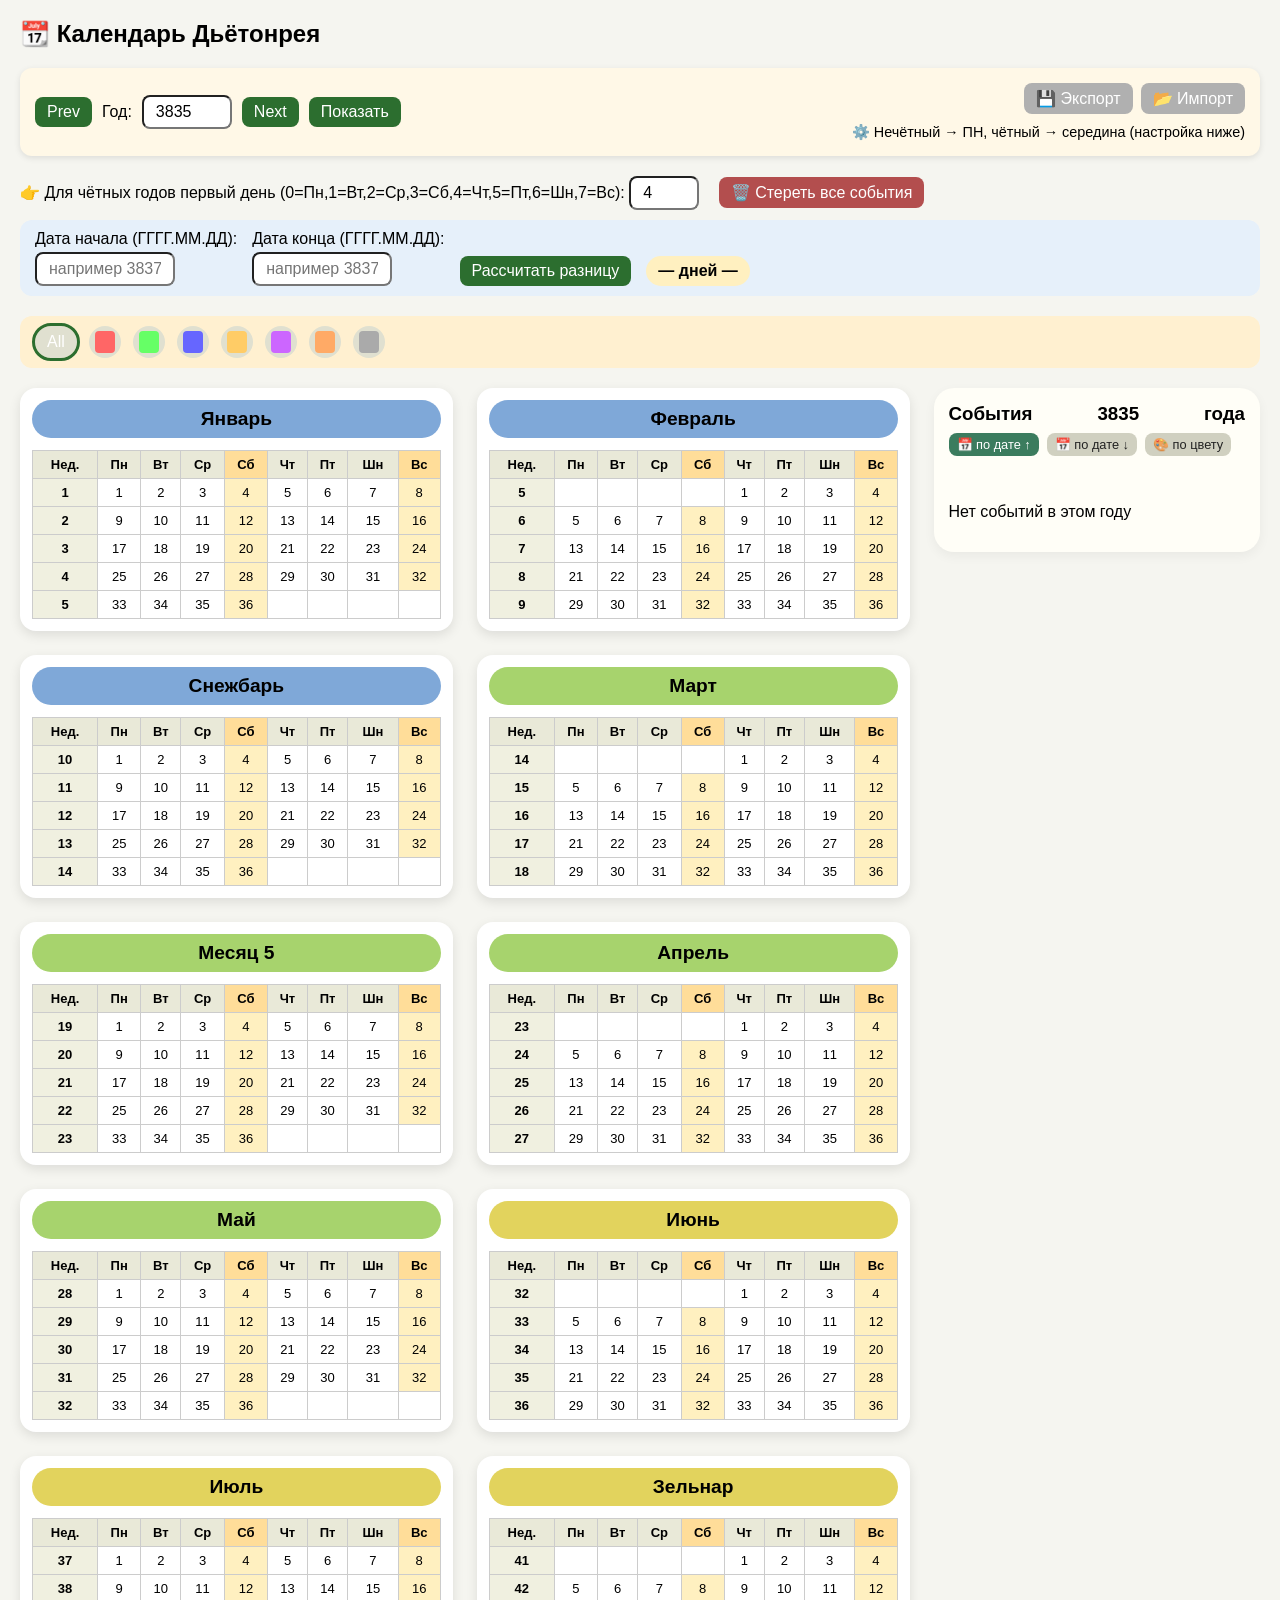
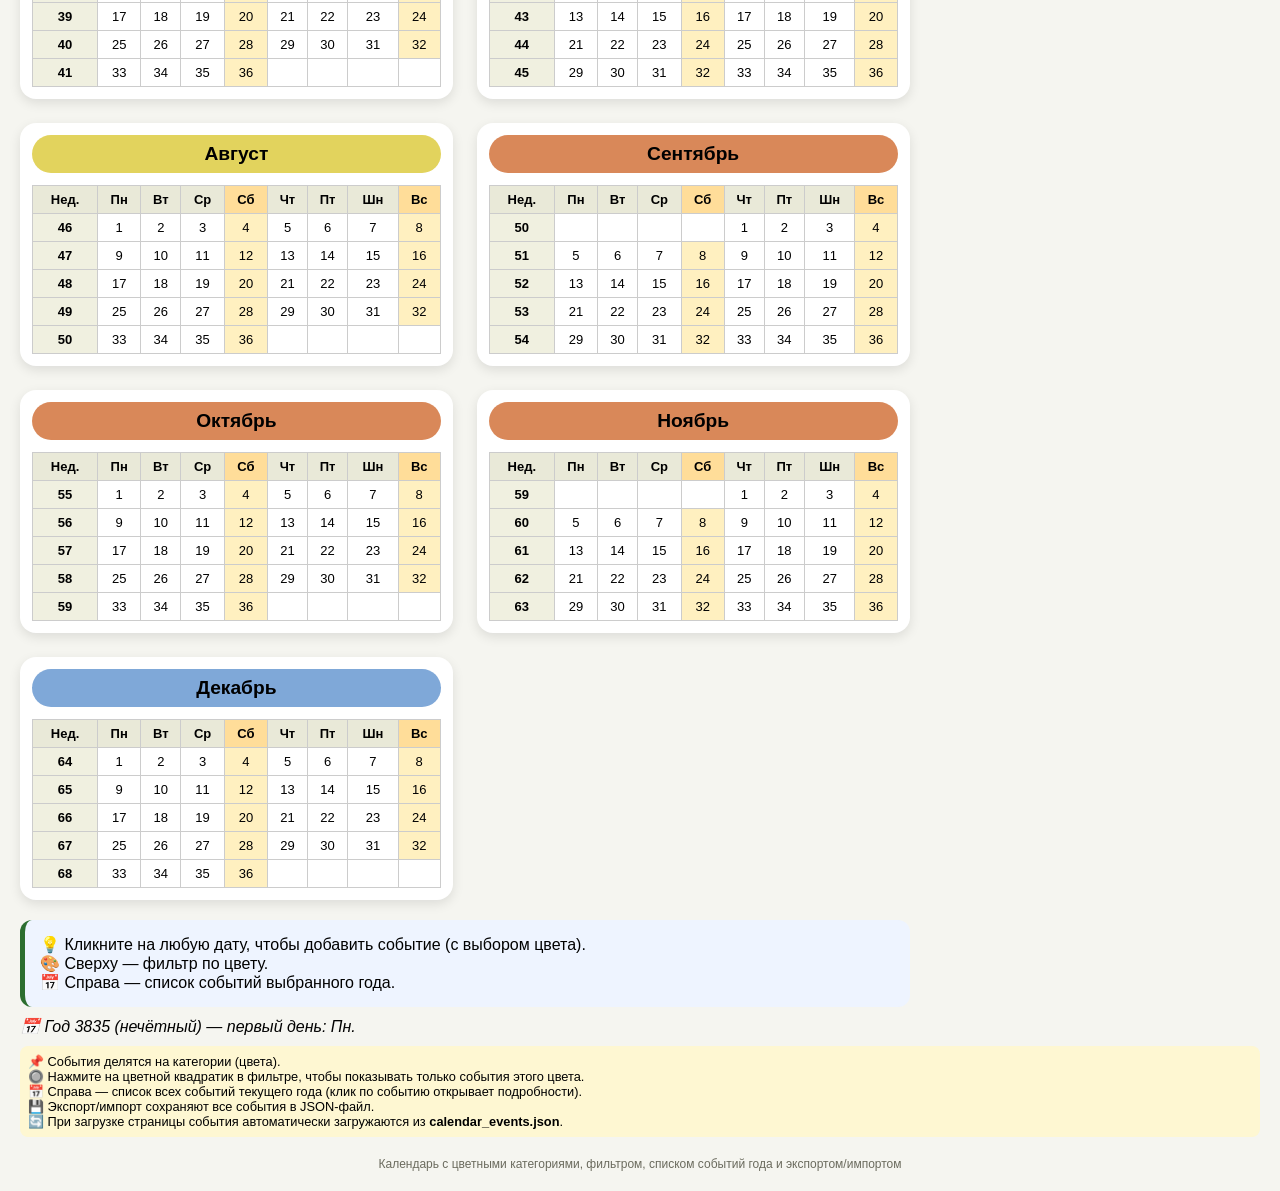
==== calendar-events.html @ 938753f0 "Add files via upload" ====
<!DOCTYPE html>
<html lang="ru">
<head>
    <meta charset="UTF-8">
    <title>Календарь Дьётонрея</title>
    <style>
        * {
            box-sizing: border-box;
        }
        body {
            font-family: 'Segoe UI', Tahoma, Geneva, Verdana, sans-serif;
            background: #f5f5f0;
            margin: 20px;
        }
        /* Управление */
        .controls {
            background: #fff8e7;
            padding: 15px;
            border-radius: 12px;
            box-shadow: 0 2px 6px rgba(0,0,0,0.1);
            margin-bottom: 20px;
            display: flex;
            flex-wrap: wrap;
            align-items: center;
            gap: 20px;
        }
        .year-nav {
            display: flex;
            gap: 10px;
            align-items: center;
        }
        .right-group {
            margin-left: auto;
            display: flex;
            flex-direction: column;
            align-items: flex-end;
            gap: 6px;
        }
        button, input {
            font-size: 1rem;
            padding: 6px 12px;
            border-radius: 8px;
        }
        button {
            background: #2c6e2f;
            color: white;
            border: none;
            cursor: pointer;
        }
        button:hover {
            background: #1e4a21;
        }
        .export-import {
            display: flex;
            gap: 8px;
        }
        .export-import button {
            background-color: #b0b0b0;
        }
        .export-import button:hover {
            background-color: #909090;
        }
        .filter-bar {
            background: #fff0d0;
            padding: 10px 15px;
            border-radius: 12px;
            margin-bottom: 20px;
            display: flex;
            gap: 12px;
            align-items: center;
            flex-wrap: wrap;
        }
        .filter-btn {
            display: inline-flex;
            align-items: center;
            justify-content: center;
            background: #e0e0d0;
            border: none;
            border-radius: 30px;
            padding: 6px;
            cursor: pointer;
            width: 32px;
            height: 32px;
        }
        .filter-btn.active {
            outline: 3px solid #2c6e2f;
            background: #c0e0c0;
        }
        .filter-color {
            width: 22px;
            height: 22px;
            border-radius: 4px;
            display: inline-block;
        }

        /* Двухколоночная раскладка: сетка слева, список справа */
        .main-layout {
            display: flex;
            gap: 24px;
            flex-wrap: wrap;
        }
        .calendar-section {
            flex: 3;
            min-width: 300px;
        }
        .events-sidebar {
            flex: 1;
            min-width: 280px;
            background: #fffef7;
            border-radius: 20px;
            box-shadow: 0 4px 12px rgba(0,0,0,0.05);
            padding: 15px;
            align-self: start;
        }
        .events-sidebar h3 {
            margin-top: 0;
            display: flex;
            justify-content: space-between;
            align-items: baseline;
            flex-wrap: wrap;
            gap: 8px;
        }
        .sort-buttons {
            margin-bottom: 12px;
            display: flex;
            gap: 8px;
        }
        .sort-buttons button {
            background: #d0d0c0;
            color: #222;
            font-size: 0.8rem;
            padding: 4px 8px;
        }
        .sort-buttons button.active {
            background: #3b7c5e;
            color: white;
        }
        .year-events-list {
            max-height: 70vh;
            overflow-y: auto;
        }
        .year-event-item {
            padding: 6px;
            border-bottom: 1px solid #eee;
            cursor: pointer;
            display: flex;
            align-items: center;
            gap: 8px;
            font-size: 0.85rem;
        }
        .year-event-item:hover {
            background: #f0f0e0;
        }
        .event-color-badge {
            width: 12px;
            height: 12px;
            border-radius: 2px;
            flex-shrink: 0;
        }

        /* Сетка календаря (2 колонки) */
        .calendar-grid {
            display: grid;
            grid-template-columns: repeat(auto-fill, minmax(340px, 1fr));
            gap: 24px;
        }
        .month-card {
            background: white;
            border-radius: 16px;
            box-shadow: 0 4px 12px rgba(0,0,0,0.1);
            padding: 12px;
        }
        .month-card h3 {
            text-align: center;
            margin: 0 0 12px 0;
            background: #d9e6c3;
            padding: 8px;
            border-radius: 40px;
            font-size: 1.2rem;
        }
        table {
            width: 100%;
            border-collapse: collapse;
            text-align: center;
        }
        th, td {
            border: 1px solid #ccc;
            padding: 6px 2px;
            font-size: 13px;
        }
        th {
            background: #e9e9d8;
        }
        td {
            cursor: pointer;
            background-color: #fff;
            transition: 0.05s;
            position: relative;
        }
        td:hover {
            background-color: #e0f0e0;
        }
        .event-marker {
            font-size: 12px;
            margin-left: 3px;
        }
        .info-panel {
            background: #eef4ff;
            padding: 15px;
            border-radius: 12px;
            margin-top: 20px;
            border-left: 5px solid #2c6e2f;
        }
        .add-event-btn {
            background: #4a6f8f;
            margin-top: 10px;
        }
        .note {
            font-size: 0.8rem;
            background: #fef7d2;
            padding: 8px;
            border-radius: 8px;
            margin-top: 10px;
        }
        footer {
            font-size: 0.75rem;
            text-align: center;
            margin-top: 20px;
            color: #6b6b5e;
        }
        .calculator {
            background: #e6f0fa;
            padding: 10px 15px;
            border-radius: 12px;
            margin-top: 10px;
            margin-bottom: 20px;
            display: flex;
            flex-wrap: wrap;
            gap: 15px;
            align-items: flex-end;
        }
        .calculator div {
            display: flex;
            flex-direction: column;
            gap: 4px;
        }
        .calculator input {
            width: 140px;
        }
        .result {
            font-weight: bold;
            background: #fff0c0;
            padding: 6px 12px;
            border-radius: 20px;
        }
        .settings-message {
            font-size: 0.9rem;
            color: #000000;
            margin-top: 4px;
        }
    </style>
</head>
<body>

<h2>📆 Календарь Дьётонрея</h2>
<div class="controls">
    <div class="year-nav">
        <button id="prevYearBtn">Prev</button>
        <label>Год:</label>
        <input type="number" id="yearInput" value="3835" step="1" style="width: 90px;">
        <button id="nextYearBtn">Next</button>
        <button id="showBtn">Показать</button>
    </div>
    <div class="right-group">
        <div class="export-import">
            <button id="exportEventsBtn">💾 Экспорт</button>
            <button id="importEventsBtn">📂 Импорт</button>
        </div>
        <div class="settings-message">
            ⚙️ Нечётный → ПН, чётный → середина (настройка ниже)
        </div>
    </div>
</div>

<div>
    <label>👉 Для чётных годов первый день (0=Пн,1=Вт,2=Ср,3=Сб,4=Чт,5=Пт,6=Шн,7=Вс): </label>
    <input type="number" id="evenStartDay" value="4" min="0" max="7" step="1" style="width: 70px;">
    <button id="clearEventsBtn" class="clear-btn" style="background:#b34e4e; margin-left:15px;">🗑️ Стереть все события</button>
</div>

<div class="calculator">
    <div>
        <label>Дата начала (ГГГГ.ММ.ДД):</label>
        <input type="text" id="startDate" placeholder="например 3837.12.03">
    </div>
    <div>
        <label>Дата конца (ГГГГ.ММ.ДД):</label>
        <input type="text" id="endDate" placeholder="например 3837.14.30">
    </div>
    <div>
        <button id="calcDiffBtn">Рассчитать разницу</button>
    </div>
    <div id="diffResult" class="result">— дней —</div>
</div>

<div class="filter-bar" id="filterBar"></div>

<div class="main-layout">
    <div class="calendar-section">
        <div id="calendarContainer" class="calendar-grid"></div>
        <div id="infoPanel" class="info-panel">
            💡 Кликните на любую дату, чтобы добавить событие (с выбором цвета).<br>
            🎨 Сверху — фильтр по цвету.<br>
            📅 Справа — список событий выбранного года.
        </div>
    </div>
    <div class="events-sidebar" id="eventsSidebar">
        <h3>События <span id="currentYearDisplay"></span> года
            <span class="sort-buttons">
                <button data-sort="date-asc" class="active">📅 по дате ↑</button>
                <button data-sort="date-desc">📅 по дате ↓</button>
                <button data-sort="category">🎨 по цвету</button>
            </span>
        </h3>
        <div id="yearEventsList" class="year-events-list">
            <p>Выберите год</p>
        </div>
    </div>
</div>

<div class="note">
    📌 События делятся на категории (цвета).<br>
    🔘 Нажмите на цветной квадратик в фильтре, чтобы показывать только события этого цвета.<br>
    📅 Справа — список всех событий текущего года (клик по событию открывает подробности).<br>
    💾 Экспорт/импорт сохраняют все события в JSON-файл.<br>
    🔄 При загрузке страницы события автоматически загружаются из <strong>calendar_events.json</strong>.
</div>
<footer>Календарь с цветными категориями, фильтром, списком событий года и экспортом/импортом</footer>

<script>
    // ---- Константы ----
    const monthNames = [
        "Январь", "Февраль", "Снежбарь", "Март", "Месяц 5",
        "Апрель", "Май", "Июнь", "Июль", "Зельнар",
        "Август", "Сентябрь", "Октябрь", "Ноябрь", "Декабрь"
    ];
    const weekDays = ["Пн", "Вт", "Ср", "Сб", "Чт", "Пт", "Шн", "Вс"];
    const daysInMonth = Array(15).fill(36);

    const CATEGORIES = [
        { id: "color1", name: "Красный", color: "#ff6666" },
        { id: "color2", name: "Зелёный", color: "#66ff66" },
        { id: "color3", name: "Синий", color: "#6666ff" },
        { id: "color4", name: "Жёлтый", color: "#ffcc66" },
        { id: "color5", name: "Фиолетовый", color: "#cc66ff" },
        { id: "color6", name: "Оранжевый", color: "#ffaa66" },
        { id: "color7", name: "Серый", color: "#aaaaaa" }
    ];

    const STORAGE_KEY = "fantasyCalendarEventsMulti";
    let currentFilter = null; // id категории или null
    let currentSort = "date-asc"; // date-asc, date-desc, category

    // ---- Работа с хранилищем ----
    function loadEvents() { return JSON.parse(localStorage.getItem(STORAGE_KEY) || "{}"); }
    function saveEvents(events) { localStorage.setItem(STORAGE_KEY, JSON.stringify(events)); }

    // Автозагрузка из JSON при старте
    async function autoLoadFromJson() {
        try {
            const response = await fetch("calendar_events.json");
            if (!response.ok) throw new Error("Файл не найден");
            const imported = await response.json();
            if (typeof imported === 'object' && imported !== null) {
                saveEvents(imported);
                console.log("Автозагрузка: события импортированы из calendar_events.json");
                return true;
            }
        } catch(e) {
            console.warn("Автозагрузка не удалась, оставляем текущие события", e);
        }
        return false;
    }

    // Вспомогательные функции
    function getEventsForDate(year, monthIdx, day) { return loadEvents()[`${year}-${monthIdx}-${day}`] || []; }

    function addEventToDate(year, monthIdx, day, text, categoryId) {
        if (!text.trim()) return;
        const events = loadEvents();
        const key = `${year}-${monthIdx}-${day}`;
        if (!events[key]) events[key] = [];
        events[key].push({ text: text.trim(), categoryId });
        saveEvents(events);
        renderCalendar();
        showDateInfo(year, monthIdx, day);
        updateYearEventsList(year);
    }

    function editEventFromDate(year, monthIdx, day, index) {
        const events = loadEvents();
        const key = `${year}-${monthIdx}-${day}`;
        if (!events[key] || !events[key][index]) return;
        const oldEvent = events[key][index];
        let newText = prompt("Редактировать текст события:", oldEvent.text);
        if (newText === null) return;
        newText = newText.trim();
        let catOptions = CATEGORIES.map((c, i) => `${i+1} - ${c.name}`).join('\n');
        let newCatId = oldEvent.categoryId;
        let changeCat = confirm(`Изменить категорию? Сейчас: ${CATEGORIES.find(c => c.id === oldEvent.categoryId).name}\nОК — да, Отмена — оставить.`);
        if (changeCat) {
            let catChoice = prompt(`Выберите новую категорию:\n${catOptions}\nВведите номер (1-${CATEGORIES.length}):`);
            if (catChoice) {
                let num = parseInt(catChoice);
                if (num >= 1 && num <= CATEGORIES.length) newCatId = CATEGORIES[num-1].id;
            }
        }
        if (newText === "") {
            events[key].splice(index, 1);
            if (events[key].length === 0) delete events[key];
        } else {
            events[key][index] = { text: newText, categoryId: newCatId };
        }
        saveEvents(events);
        renderCalendar();
        const panel = document.getElementById('infoPanel');
        const curr = panel.getAttribute('data-current-date');
        if (curr) {
            const [y, m, d] = curr.split('-').map(Number);
            if (y === year && m === monthIdx && d === day) showDateInfo(year, monthIdx, day);
        }
        updateYearEventsList(year);
    }

    function deleteEventFromDate(year, monthIdx, day, index) {
        const events = loadEvents();
        const key = `${year}-${monthIdx}-${day}`;
        if (events[key] && events[key][index]) {
            events[key].splice(index, 1);
            if (events[key].length === 0) delete events[key];
            saveEvents(events);
            renderCalendar();
            showDateInfo(year, monthIdx, day);
            updateYearEventsList(year);
        }
    }

    function clearAllEvents() {
        if (confirm("Удалить ВСЕ события?")) {
            localStorage.removeItem(STORAGE_KEY);
            renderCalendar();
            document.getElementById('infoPanel').innerHTML = "💡 Все события удалены. Кликните на дату, чтобы добавить новое.";
            const currentYear = getCurrentYear();
            updateYearEventsList(currentYear);
        }
    }

    // --- Экспорт/импорт (как ранее) ---
    async function exportEvents() {
        const events = loadEvents();
        const dataStr = JSON.stringify(events, null, 2);
        if (window.pywebview && window.pywebview.api && window.pywebview.api.save_file) {
            const savedPath = await window.pywebview.api.save_file(dataStr);
            if (savedPath) alert("События сохранены в файл:\n" + savedPath);
            else alert("Сохранение отменено");
        } else {
            const blob = new Blob([dataStr], {type: "application/json"});
            const url = URL.createObjectURL(blob);
            const a = document.createElement('a');
            a.href = url;
            a.download = "calendar_events.json";
            document.body.appendChild(a);
            a.click();
            document.body.removeChild(a);
            URL.revokeObjectURL(url);
        }
    }

    async function importEventsFromFile() {
        if (window.pywebview && window.pywebview.api && window.pywebview.api.load_file) {
            const content = await window.pywebview.api.load_file();
            if (content) {
                try {
                    const imported = JSON.parse(content);
                    if (typeof imported === 'object' && imported !== null) {
                        if (confirm("Импорт заменит все текущие события. Продолжить?")) {
                            saveEvents(imported);
                            renderCalendar();
                            document.getElementById('infoPanel').innerHTML = "✅ События успешно импортированы.";
                            const currentYear = getCurrentYear();
                            updateYearEventsList(currentYear);
                        }
                    } else throw new Error();
                } catch(e) { alert("Ошибка: неверный формат файла"); }
            }
        } else {
            const input = document.createElement('input');
            input.type = 'file';
            input.accept = '.json';
            input.onchange = (e) => {
                const file = e.target.files[0];
                if (!file) return;
                const reader = new FileReader();
                reader.onload = (ev) => {
                    try {
                        const imported = JSON.parse(ev.target.result);
                        if (confirm("Импорт заменит все текущие события. Продолжить?")) {
                            saveEvents(imported);
                            renderCalendar();
                            document.getElementById('infoPanel').innerHTML = "✅ События импортированы.";
                            const currentYear = getCurrentYear();
                            updateYearEventsList(currentYear);
                        }
                    } catch(e) { alert("Ошибка чтения файла"); }
                };
                reader.readAsText(file);
            };
            input.click();
        }
    }

    // --- Работа с датами ---
    function dateToAbsoluteDays(year, monthIndex, day) {
        let total = 0;
        for (let y = 1; y < year; y++) total += 540;
        for (let m = 0; m < monthIndex; m++) total += daysInMonth[m];
        return total + day;
    }

    function parseDateString(str) {
        const parts = str.split('.');
        if (parts.length !== 3) return null;
        let year = parseInt(parts[0]), month = parseInt(parts[1]), day = parseInt(parts[2]);
        if (isNaN(year) || isNaN(month) || isNaN(day) || month < 1 || month > 15 || day < 1 || day > 36) return null;
        return { year, monthIndex: month-1, day };
    }

    function calculateDateDiff() {
        const startStr = document.getElementById('startDate').value.trim();
        const endStr = document.getElementById('endDate').value.trim();
        if (!startStr || !endStr) { document.getElementById('diffResult').innerText = '❌ Введите обе даты'; return; }
        const start = parseDateString(startStr);
        const end = parseDateString(endStr);
        if (!start) { document.getElementById('diffResult').innerText = '❌ Неверный формат начала'; return; }
        if (!end) { document.getElementById('diffResult').innerText = '❌ Неверный формат конца'; return; }
        const diff = dateToAbsoluteDays(end.year, end.monthIndex, end.day) - dateToAbsoluteDays(start.year, start.monthIndex, start.day);
        const absDiff = Math.abs(diff);
        let resultText = `Разница: ${absDiff} день(дней)`;
        if (diff > 0) resultText += ` (дата конца позже)`;
        else if (diff < 0) resultText += ` (дата начала позже)`;
        else resultText += ` (даты одинаковы)`;
        document.getElementById('diffResult').innerHTML = resultText;
    }

    function getStartWeekDay(yearNum) {
        if (yearNum % 2 !== 0) return 0;
        let evenStart = parseInt(document.getElementById('evenStartDay').value, 10);
        if (isNaN(evenStart)) evenStart = 4;
        return Math.min(7, Math.max(0, evenStart));
    }

    function buildMonthCalendar(monthIndex, startWeekDayForYear) {
        let daysBefore = 0;
        for (let i = 0; i < monthIndex; i++) daysBefore += daysInMonth[i];
        let firstDayWeek = (startWeekDayForYear + daysBefore) % 8;
        const daysCount = daysInMonth[monthIndex];
        let rows = [], week = [];
        for (let i = 0; i < firstDayWeek; i++) week.push(null);
        for (let d = 1; d <= daysCount; d++) {
            week.push(d);
            if (week.length === 8) { rows.push(week); week = []; }
        }
        if (week.length) { while (week.length < 8) week.push(null); rows.push(week); }
        return rows;
    }

    function getCurrentYear() {
        return parseInt(document.getElementById('yearInput').value, 10);
    }

    // --- Боковая панель: список событий выбранного года ---
    function getEventsForYear(year) {
        const events = loadEvents();
        const result = [];
        for (const key in events) {
            const [y, monthIdx, day] = key.split('-').map(Number);
            if (y === year) {
                for (let idx = 0; idx < events[key].length; idx++) {
                    result.push({
                        year, monthIdx, day,
                        index: idx,
                        text: events[key][idx].text,
                        categoryId: events[key][idx].categoryId,
                        absDay: dateToAbsoluteDays(year, monthIdx, day)
                    });
                }
            }
        }
        return result;
    }

    function sortEventList(events, sortType) {
        const catOrder = CATEGORIES.reduce((acc, cat, i) => { acc[cat.id] = i; return acc; }, {});
        if (sortType === "date-asc") {
            events.sort((a,b) => a.absDay - b.absDay);
        } else if (sortType === "date-desc") {
            events.sort((a,b) => b.absDay - a.absDay);
        } else if (sortType === "category") {
            events.sort((a,b) => catOrder[a.categoryId] - catOrder[b.categoryId]);
        }
        return events;
    }

    function updateYearEventsList(year) {
        const container = document.getElementById('yearEventsList');
        const yearDisplay = document.getElementById('currentYearDisplay');
        yearDisplay.textContent = year;
        let events = getEventsForYear(year);
        if (events.length === 0) {
            container.innerHTML = '<p>Нет событий в этом году</p>';
            return;
        }
        events = sortEventList(events, currentSort);
        const catMap = Object.fromEntries(CATEGORIES.map(c => [c.id, c]));
        let html = '';
        for (const ev of events) {
            const cat = catMap[ev.categoryId];
            const monthName = monthNames[ev.monthIdx];
            const dateStr = `${monthName} ${ev.day}`;
            html += `
                <div class="year-event-item" data-year="${ev.year}" data-month="${ev.monthIdx}" data-day="${ev.day}">
                    <div class="event-color-badge" style="background: ${cat.color};"></div>
                    <div><strong>${dateStr}</strong>: ${escapeHtml(ev.text)}</div>
                </div>
            `;
        }
        container.innerHTML = html;
        // Добавляем обработчики клика, чтобы открыть инфо-панель
        document.querySelectorAll('.year-event-item').forEach(el => {
            el.addEventListener('click', (e) => {
                const year = parseInt(el.dataset.year);
                const month = parseInt(el.dataset.month);
                const day = parseInt(el.dataset.day);
                showDateInfo(year, month, day);
            });
        });
    }

    // --- Отображение информации о дате (инфопанель) ---
    function showDateInfo(year, monthIdx, day) {
        let daysBefore = 0;
        for (let i = 0; i < monthIdx; i++) daysBefore += daysInMonth[i];
        const dayOfYear = daysBefore + day;
        const startDay = getStartWeekDay(year);
        const weekNumber = Math.floor((dayOfYear - 1 + startDay) / 8) + 1;
        const daysLeft = 540 - dayOfYear;
        const startDayOfYear = getStartWeekDay(year);
        const weekDayIndex = (startDayOfYear + dayOfYear - 1) % 8;
        const weekDayName = weekDays[weekDayIndex];

        const allEvents = getEventsForDate(year, monthIdx, day);
        let filteredEvents = allEvents;
        if (currentFilter !== null) filteredEvents = allEvents.filter(ev => ev.categoryId === currentFilter);
        const catMap = Object.fromEntries(CATEGORIES.map(c => [c.id, c]));

        let eventsHtml = '';
        if (filteredEvents.length === 0) {
            eventsHtml = '<p><em>Нет событий (с учётом фильтра)</em></p>';
        } else {
            filteredEvents.forEach((ev, idx) => {
                const cat = catMap[ev.categoryId];
                const originalIdx = allEvents.findIndex((e, i) => e.text === ev.text && e.categoryId === ev.categoryId);
                eventsHtml += `
                    <div class="event-item">
                        <div>
                            <span class="event-category-badge" style="background: ${cat.color};"></span>
                            <strong>${cat.name}:</strong> ${escapeHtml(ev.text)}
                        </div>
                        <div>
                            <button class="edit-event" data-year="${year}" data-month="${monthIdx}" data-day="${day}" data-index="${originalIdx}">✏️</button>
                            <button class="delete-event" data-year="${year}" data-month="${monthIdx}" data-day="${day}" data-index="${originalIdx}">✖ Удалить</button>
                        </div>
                    </div>
                `;
            });
        }

        const panel = document.getElementById('infoPanel');
        panel.setAttribute('data-current-date', `${year}-${monthIdx}-${day}`);
        panel.innerHTML = `
            <strong>📅 ${monthNames[monthIdx]} ${day}, ${year} год</strong><br>
            🗓️ День недели: ${weekDayName}<br>
            🔢 Порядковый номер: ${dayOfYear} из 540<br>
            📅 Неделя №${weekNumber} (8-дневная)<br>
            ⏳ До конца года осталось: ${daysLeft} дней<br>
            <div style="margin-top:12px;"><strong>📌 События${currentFilter ? ` (категория: ${catMap[currentFilter]?.name || '?'})` : ''}:</strong></div>
            <div id="eventsList">${eventsHtml}</div>
            <button id="addEventBtn" class="add-event-btn">+ Добавить событие</button>
        `;

        document.querySelectorAll('.edit-event').forEach(btn => {
            btn.addEventListener('click', (e) => {
                e.stopPropagation();
                const y = parseInt(btn.dataset.year);
                const m = parseInt(btn.dataset.month);
                const d = parseInt(btn.dataset.day);
                const idx = parseInt(btn.dataset.index);
                editEventFromDate(y, m, d, idx);
            });
        });
        document.querySelectorAll('.delete-event').forEach(btn => {
            btn.addEventListener('click', (e) => {
                e.stopPropagation();
                const y = parseInt(btn.dataset.year);
                const m = parseInt(btn.dataset.month);
                const d = parseInt(btn.dataset.day);
                const idx = parseInt(btn.dataset.index);
                deleteEventFromDate(y, m, d, idx);
            });
        });
        const addBtn = document.getElementById('addEventBtn');
        if (addBtn) {
            addBtn.addEventListener('click', () => {
                let catOptions = CATEGORIES.map((c, i) => `${i+1} - ${c.name}`).join('\n');
                let catChoice = prompt(`Выберите категорию:\n${catOptions}\nВведите номер (1-${CATEGORIES.length}):`);
                let categoryId = null;
                if (catChoice) {
                    let num = parseInt(catChoice);
                    if (num >= 1 && num <= CATEGORIES.length) categoryId = CATEGORIES[num-1].id;
                }
                if (!categoryId) { alert("Категория не выбрана"); return; }
                let eventText = prompt("Введите текст события:");
                if (eventText && eventText.trim()) addEventToDate(year, monthIdx, day, eventText, categoryId);
            });
        }
    }

    // --- Рендер календаря (сетка) ---
    function renderCalendar() {
        let year = getCurrentYear();
        document.getElementById('yearInput').value = year;
        const startDay = getStartWeekDay(year);
        const container = document.getElementById('calendarContainer');
        container.innerHTML = '';
        const allEvents = loadEvents();
        for (let m = 0; m < 15; m++) {
            const rows = buildMonthCalendar(m, startDay);
            const card = document.createElement('div');
            card.className = 'month-card';
            const title = document.createElement('h3');
            title.innerText = monthNames[m];
            title.style.backgroundColor = getSeasonColor(m);
            card.appendChild(title);
            const table = document.createElement('table');
            const thead = document.createElement('thead');
            const trHead = document.createElement('tr');
            const thWeek = document.createElement('th');
            thWeek.innerText = 'Нед.';
            thWeek.style.backgroundColor = '#e9e9d8';
            trHead.appendChild(thWeek);
            for (let d = 0; d < weekDays.length; d++) {
                const th = document.createElement('th');
                th.innerText = weekDays[d];
                if (d === 3 || d === 7) th.style.backgroundColor = '#ffdd99';
                trHead.appendChild(th);
            }
            thead.appendChild(trHead);
            table.appendChild(thead);

            const tbody = document.createElement('tbody');
            for (let r = 0; r < rows.length; r++) {
                const tr = document.createElement('tr');
                let firstDayNum = null;
                for (let c = 0; c < rows[r].length; c++) {
                    if (rows[r][c] !== null) { firstDayNum = rows[r][c]; break; }
                }
                let weekNumber = '';
                if (firstDayNum !== null) {
                    let daysBefore = 0;
                    for (let i = 0; i < m; i++) daysBefore += daysInMonth[i];
                    const dayOfYear = daysBefore + firstDayNum;
                    weekNumber = Math.floor((dayOfYear - 1 + startDay) / 8) + 1;
                }
                const tdWeek = document.createElement('td');
                tdWeek.innerText = weekNumber;
                tdWeek.style.backgroundColor = '#f0f0e0';
                tdWeek.style.fontWeight = 'bold';
                tr.appendChild(tdWeek);

                for (let c = 0; c < rows[r].length; c++) {
                    const dayNum = rows[r][c];
                    const td = document.createElement('td');
                    if (dayNum !== null) {
                        td.innerText = dayNum;
                        const key = `${year}-${m}-${dayNum}`;
                        const evs = allEvents[key];
                        let showMarker = false;
                        let tooltipText = '';
                        if (evs && evs.length > 0) {
                            if (currentFilter === null) {
                                showMarker = true;
                                tooltipText = evs.map(e => e.text).join(', ');
                            } else {
                                const hasFiltered = evs.some(ev => ev.categoryId === currentFilter);
                                if (hasFiltered) {
                                    showMarker = true;
                                    tooltipText = evs.map(e => e.text).join(', ');
                                }
                            }
                        }
                        if (showMarker) {
                            const marker = document.createElement('span');
                            marker.className = 'event-marker';
                            marker.innerText = ' 📌';
                            td.appendChild(marker);
                            td.title = tooltipText;
                        }
                        if ((c === 3 || c === 7)) td.style.backgroundColor = '#fff0c0';
                        td.addEventListener('click', (function(y, mm, dd) {
                            return function() { showDateInfo(y, mm, dd); };
                        })(year, m, dayNum));
                    } else {
                        td.innerText = '';
                    }
                    tr.appendChild(td);
                }
                tbody.appendChild(tr);
            }
            table.appendChild(tbody);
            card.appendChild(table);
            container.appendChild(card);
        }
        let extra = document.getElementById('yearExtraInfo');
        if (!extra) {
            extra = document.createElement('div');
            extra.id = 'yearExtraInfo';
            extra.style.marginTop = '10px';
            extra.style.fontStyle = 'italic';
            container.parentNode.appendChild(extra);
        }
        extra.innerHTML = `📅 Год ${year} (${year % 2 === 0 ? 'чётный' : 'нечётный'}) — первый день: ${weekDays[startDay]}.`;
        updateYearEventsList(year);
    }

    // --- Фильтр ---
    function buildFilterBar() {
        const bar = document.getElementById('filterBar');
        bar.innerHTML = '';
        const allBtn = document.createElement('button');
        allBtn.innerText = 'All';
        allBtn.className = `filter-btn ${currentFilter === null ? 'active' : ''}`;
        allBtn.style.width = 'auto';
        allBtn.style.padding = '6px 12px';
        allBtn.style.background = '#e0e0d0';
        allBtn.addEventListener('click', () => {
            currentFilter = null;
            renderCalendar();
            updateFilterUI();
            const panel = document.getElementById('infoPanel');
            const curr = panel.getAttribute('data-current-date');
            if (curr) { const [y, m, d] = curr.split('-').map(Number); showDateInfo(y, m, d); }
            else panel.innerHTML = `💡 Фильтр сброшен. Кликните на дату для просмотра событий.`;
        });
        bar.appendChild(allBtn);
        CATEGORIES.forEach(cat => {
            const btn = document.createElement('button');
            btn.className = `filter-btn ${currentFilter === cat.id ? 'active' : ''}`;
            btn.title = cat.name;
            const colorSpan = document.createElement('span');
            colorSpan.className = 'filter-color';
            colorSpan.style.backgroundColor = cat.color;
            btn.appendChild(colorSpan);
            btn.addEventListener('click', () => {
                currentFilter = cat.id;
                renderCalendar();
                updateFilterUI();
                const panel = document.getElementById('infoPanel');
                const curr = panel.getAttribute('data-current-date');
                if (curr) { const [y, m, d] = curr.split('-').map(Number); showDateInfo(y, m, d); }
                else panel.innerHTML = `💡 Показаны только события с цветом "${cat.name}". Кликните на дату.`;
            });
            bar.appendChild(btn);
        });
    }

    function updateFilterUI() {
        const btns = document.querySelectorAll('#filterBar .filter-btn');
        btns.forEach(btn => btn.classList.remove('active'));
        if (currentFilter === null) { btns[0]?.classList.add('active'); return; }
        const cat = CATEGORIES.find(c => c.id === currentFilter);
        if (cat) {
            for (let i = 1; i < btns.length; i++) {
                if (btns[i].title === cat.name) { btns[i].classList.add('active'); break; }
            }
        }
    }

    function getSeasonColor(monthIndex) {
        if (monthIndex === 14 || monthIndex === 0 || monthIndex === 1 || monthIndex === 2) return "#7fa8d8";
        if (monthIndex >= 3 && monthIndex <= 6) return "#a7d36d";
        if (monthIndex >= 7 && monthIndex <= 10) return "#e2d35d";
        if (monthIndex >= 11 && monthIndex <= 13) return "#d98859";
        return "#d9e6c3";
    }

    function escapeHtml(str) {
        return String(str).replace(/[&<>]/g, function(m) {
            if (m === '&') return '&amp;';
            if (m === '<') return '&lt;';
            if (m === '>') return '&gt;';
            return m;
        });
    }

    // --- Навигация и кнопки сортировки ---
    function prevYear() { let y = getCurrentYear(); document.getElementById('yearInput').value = y - 1; renderCalendar(); }
    function nextYear() { let y = getCurrentYear(); document.getElementById('yearInput').value = y + 1; renderCalendar(); }

    // Инициализация
    window.addEventListener('DOMContentLoaded', async () => {
        await autoLoadFromJson();
        buildFilterBar();
        renderCalendar();
        // Обработчики
        document.getElementById('prevYearBtn').addEventListener('click', prevYear);
        document.getElementById('nextYearBtn').addEventListener('click', nextYear);
        document.getElementById('showBtn').addEventListener('click', renderCalendar);
        document.getElementById('evenStartDay').addEventListener('change', renderCalendar);
        document.getElementById('clearEventsBtn').addEventListener('click', clearAllEvents);
        document.getElementById('calcDiffBtn').addEventListener('click', calculateDateDiff);
        document.getElementById('exportEventsBtn').addEventListener('click', exportEvents);
        document.getElementById('importEventsBtn').addEventListener('click', importEventsFromFile);
        document.getElementById('yearInput').addEventListener('keypress', (e) => { if (e.key === 'Enter') renderCalendar(); });

        // Сортировка
        const sortBtns = document.querySelectorAll('[data-sort]');
        sortBtns.forEach(btn => {
            btn.addEventListener('click', () => {
                const sort = btn.dataset.sort;
                currentSort = sort;
                sortBtns.forEach(b => b.classList.remove('active'));
                btn.classList.add('active');
                const year = getCurrentYear();
                updateYearEventsList(year);
            });
        });
    });
</script>

<script>
    if (window.pywebview && window.pywebview.window) {
        window.pywebview.window.maximize();
    }
</script>
</body>
</html>
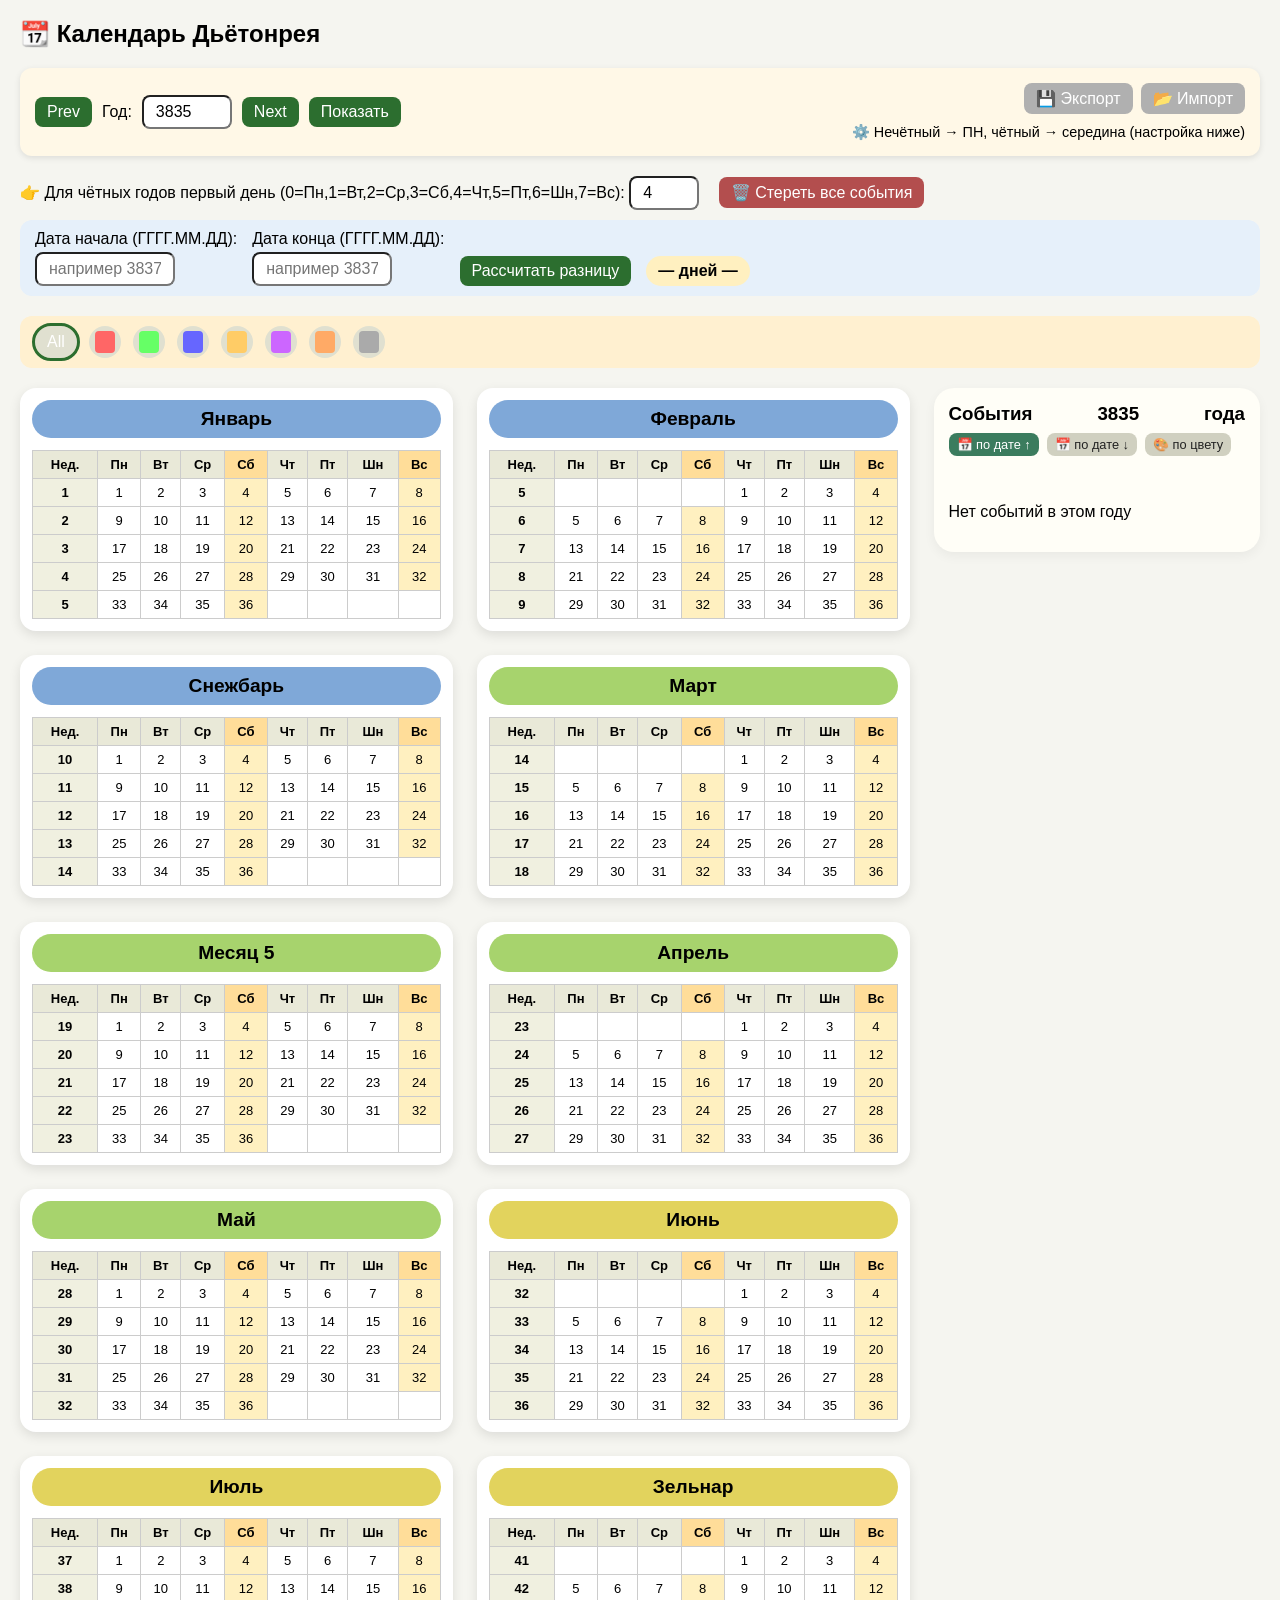
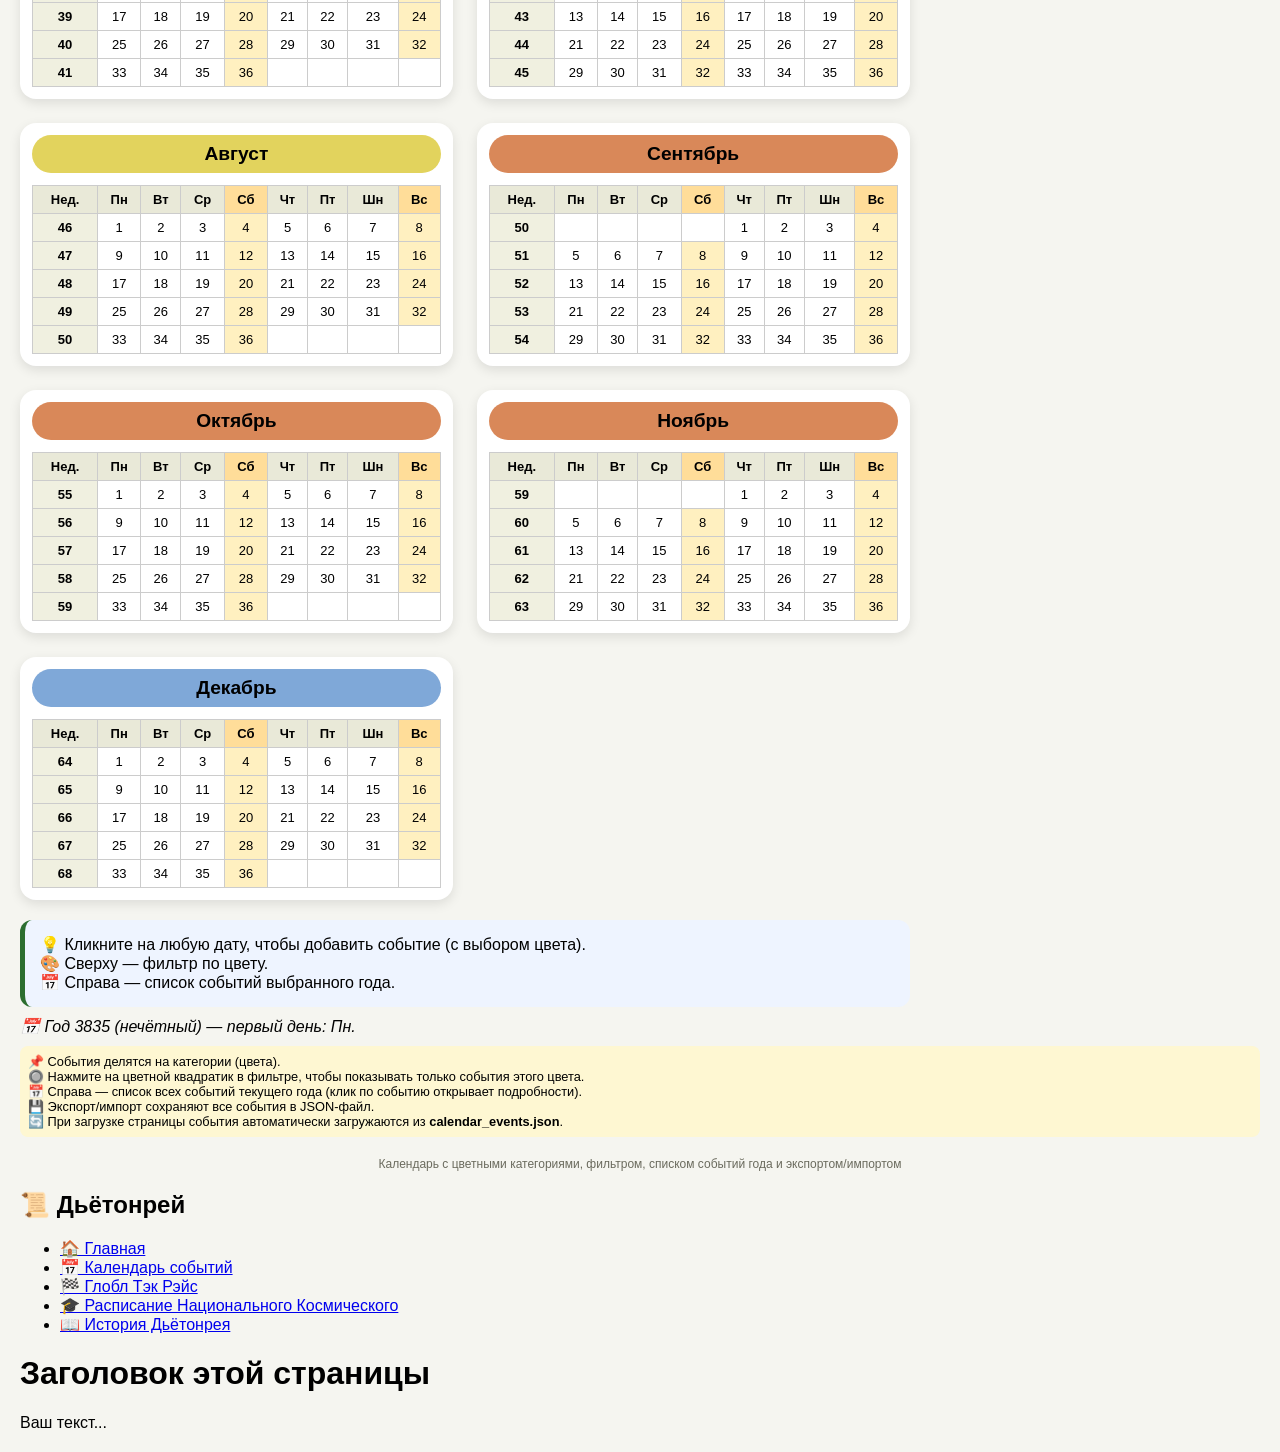
==== commit f1576c8b: "Update calendar-events.html" ====
--- a/calendar-events.html
+++ b/calendar-events.html
@@ -952,5 +952,22 @@
         window.pywebview.window.maximize();
     }
 </script>
+    
+     <nav class="sidebar">
+        <h2>📜 Дьётонрей</h2>
+        <ul>
+            <li><a href="index.html">🏠 Главная</a></li>
+            <li><a href="calendar-events.html">📅 Календарь событий</a></li>
+            <li><a href="racing_manager.html">🏁 Глобл Тэк Рэйс</a></li>
+            <li><a href="uni_schedule.html">🎓 Расписание Национального Космического</a></li>
+            <li><a href="history.html">📖 История Дьётонрея</a></li>
+        </ul>
+    </nav>
+
+    <!-- А СЮДА вставляете уникальное содержание этой страницы (календарь, текст и т.д.) -->
+    <main class="main-content">
+        <h1>Заголовок этой страницы</h1>
+        <p>Ваш текст...</p>
+    </main>
 </body>
-</html>+</html>
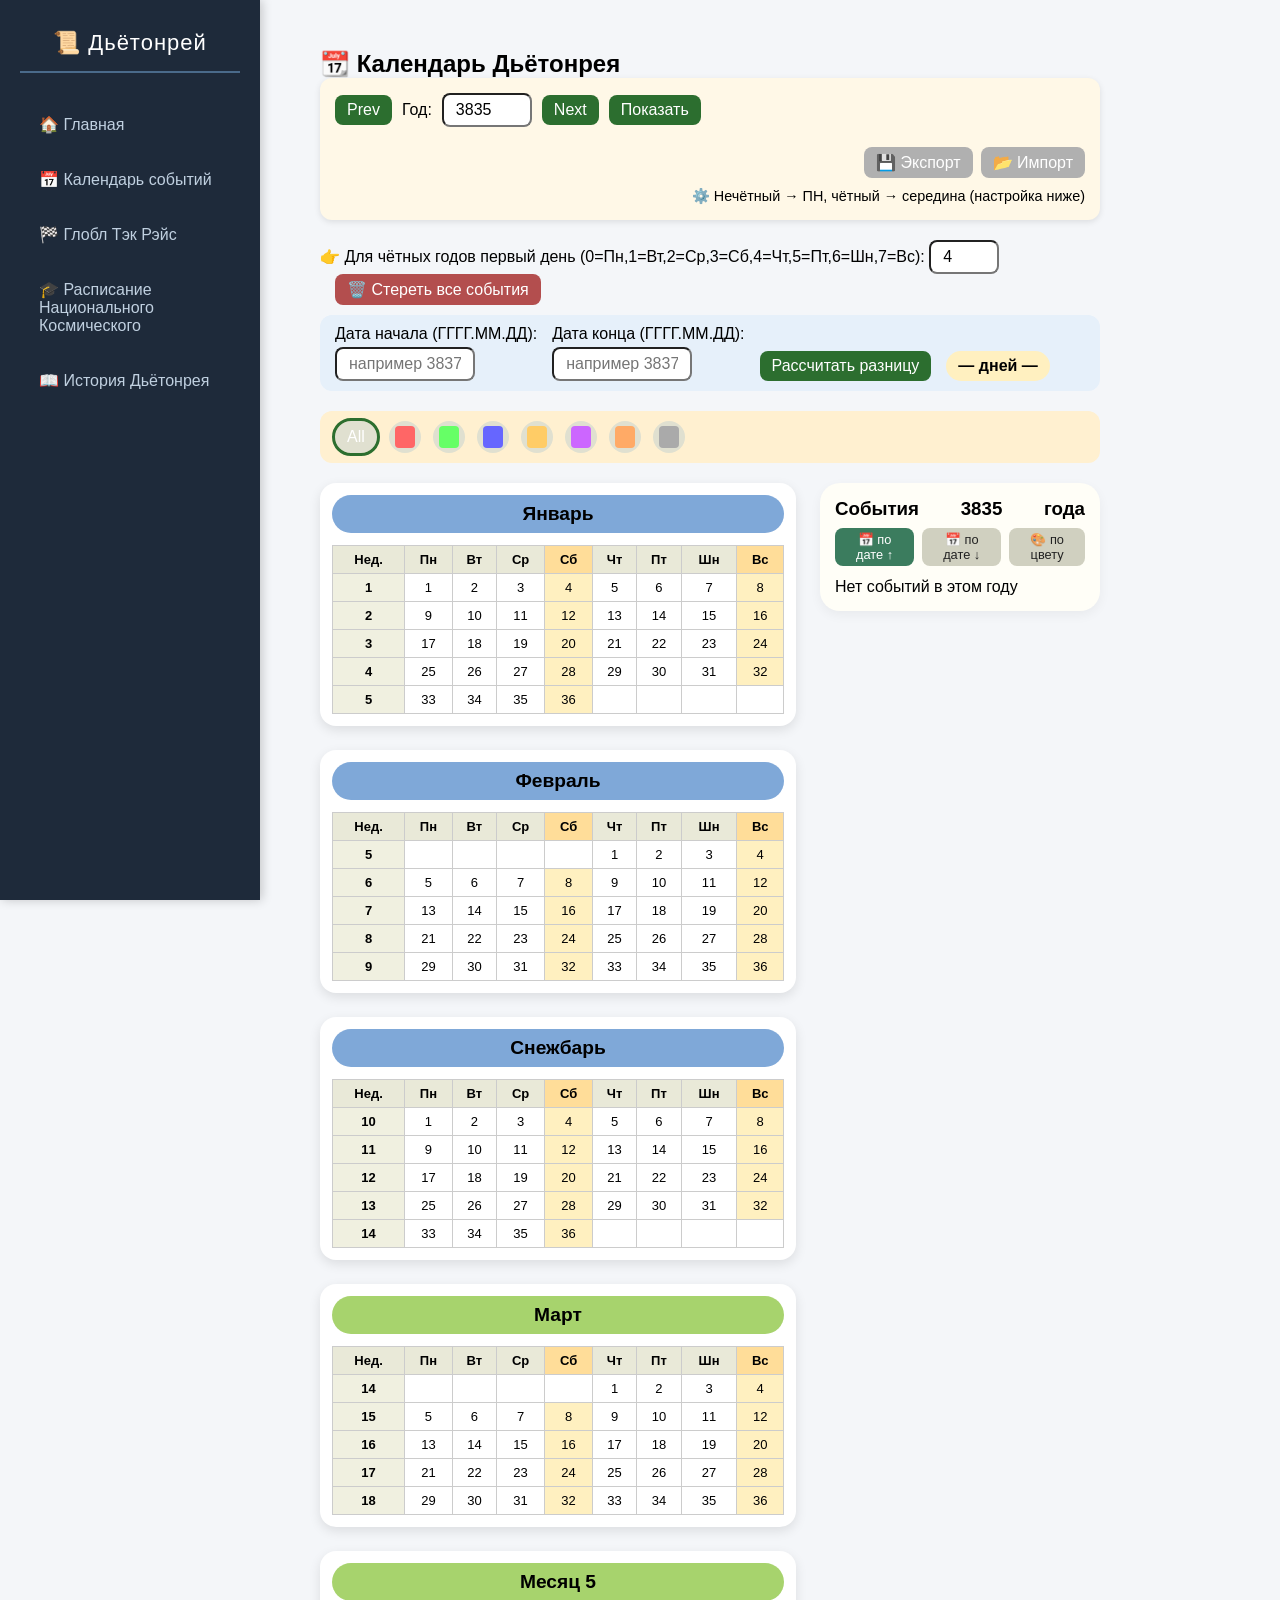
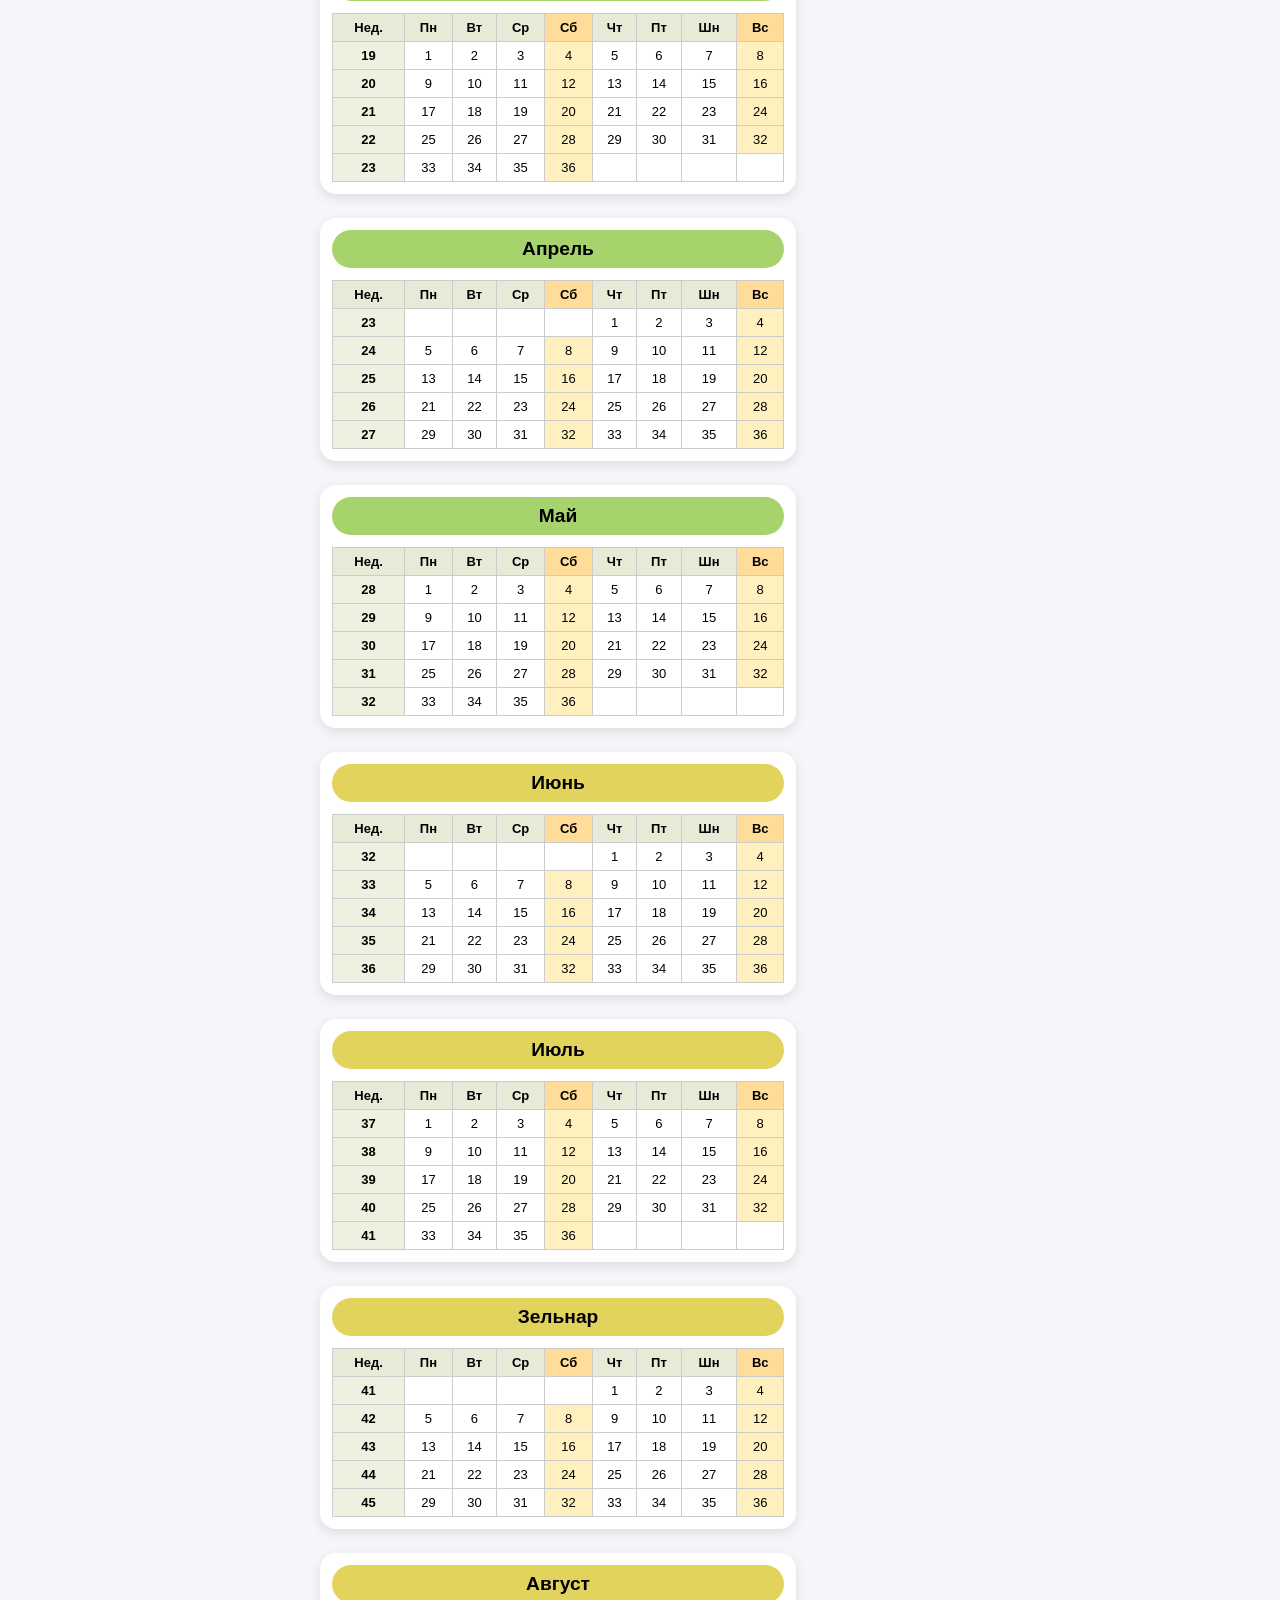
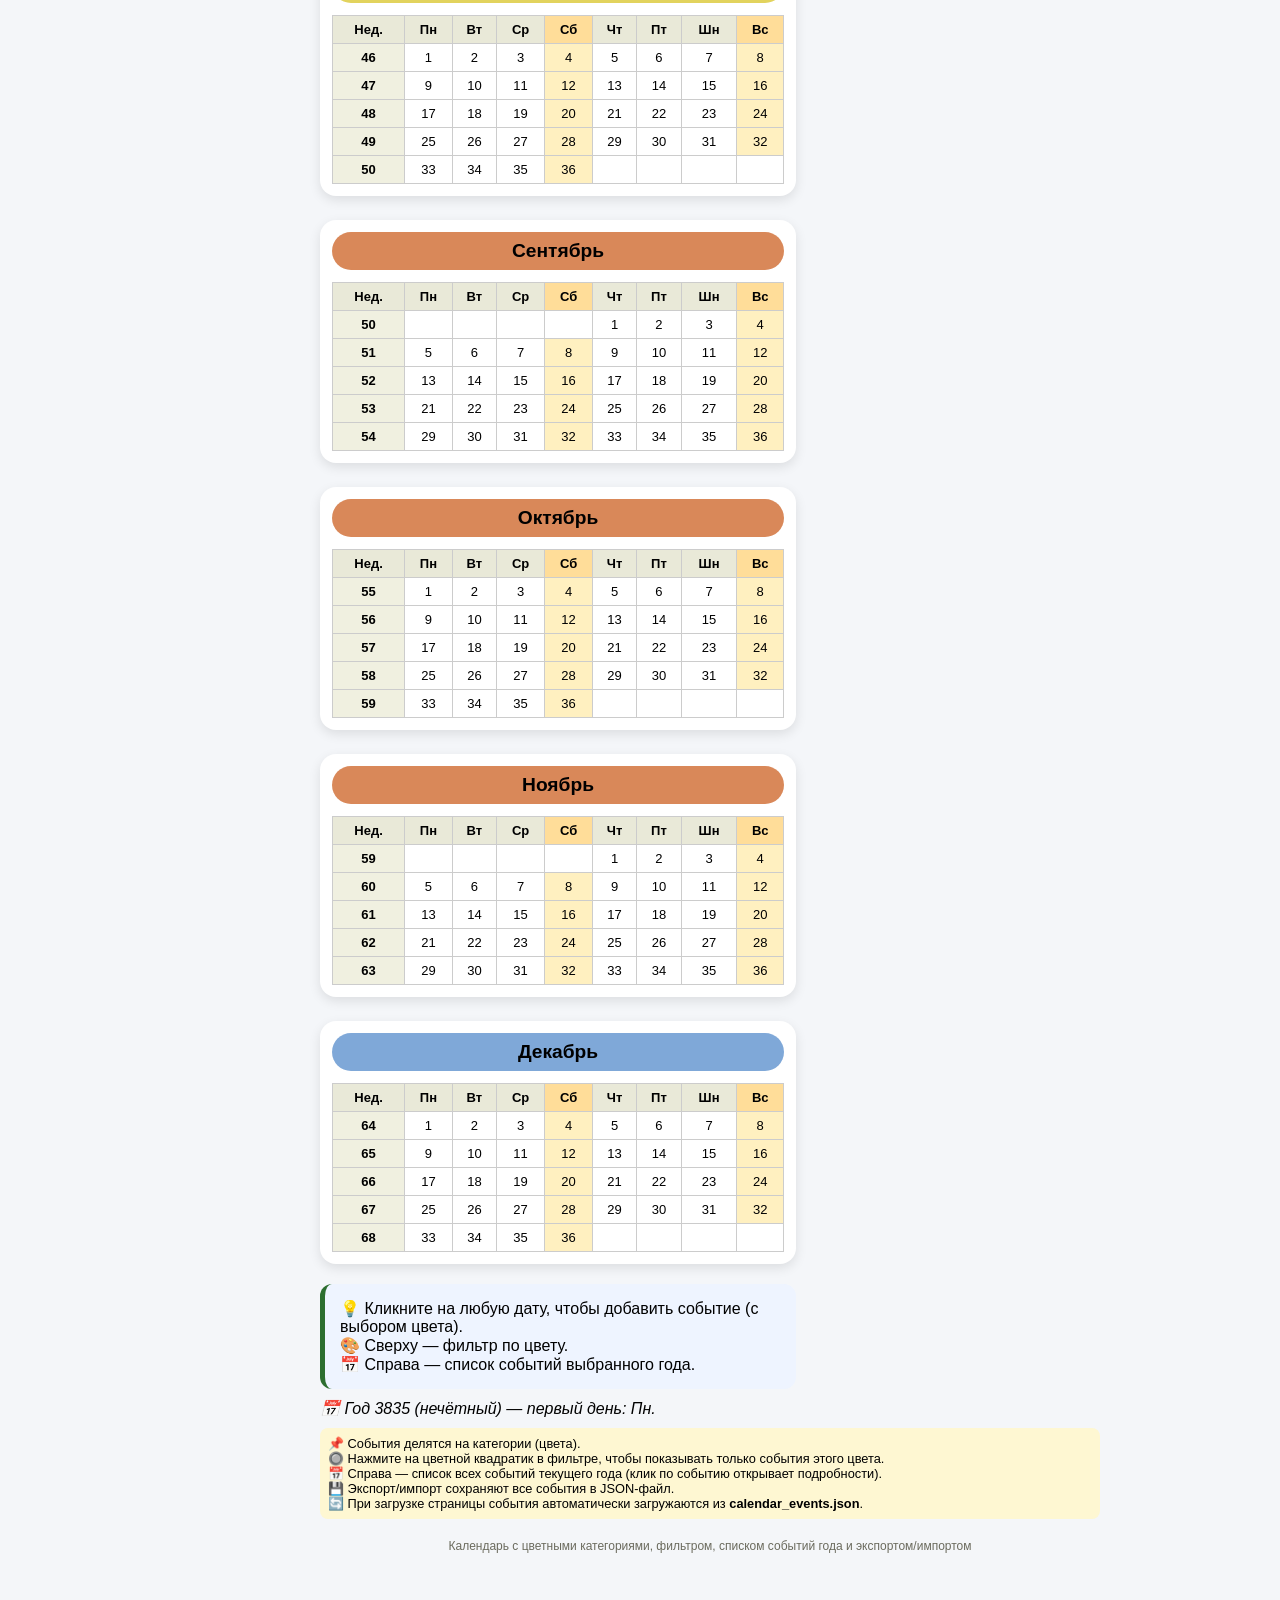
==== commit 2e8edb3b: "Update calendar-events.html" ====
--- a/calendar-events.html
+++ b/calendar-events.html
@@ -2,17 +2,14 @@
 <html lang="ru">
 <head>
     <meta charset="UTF-8">
+    <meta name="viewport" content="width=device-width, initial-scale=1.0">
     <title>Календарь Дьётонрея</title>
+    <!-- Подключаем общий файл стилей (в нём уже есть оформление колонки и main) -->
+    <link rel="stylesheet" href="style.css">
+    <!-- Дополнительные стили, специфичные для календаря (не конфликтуют с общими) -->
     <style>
-        * {
-            box-sizing: border-box;
-        }
-        body {
-            font-family: 'Segoe UI', Tahoma, Geneva, Verdana, sans-serif;
-            background: #f5f5f0;
-            margin: 20px;
-        }
-        /* Управление */
+        /* Эти стили относятся только к календарю, их можно оставить здесь,
+           но они не должны дублировать общие стили для sidebar и main-content */
         .controls {
             background: #fff8e7;
             padding: 15px;
@@ -92,8 +89,6 @@
             border-radius: 4px;
             display: inline-block;
         }
-
-        /* Двухколоночная раскладка: сетка слева, список справа */
         .main-layout {
             display: flex;
             gap: 24px;
@@ -157,8 +152,6 @@
             border-radius: 2px;
             flex-shrink: 0;
         }
-
-        /* Сетка календаря (2 колонки) */
         .calendar-grid {
             display: grid;
             grid-template-columns: repeat(auto-fill, minmax(340px, 1fr));
@@ -258,702 +251,47 @@
             color: #000000;
             margin-top: 4px;
         }
+        .clear-btn {
+            background: #b34e4e;
+        }
+        .clear-btn:hover {
+            background: #8a3a3a;
+        }
+        .event-item {
+            display: flex;
+            justify-content: space-between;
+            align-items: center;
+            padding: 4px 0;
+            border-bottom: 1px solid #eee;
+        }
+        .event-category-badge {
+            display: inline-block;
+            width: 14px;
+            height: 14px;
+            border-radius: 3px;
+            margin-right: 6px;
+        }
+        .edit-event, .delete-event {
+            background: none;
+            border: none;
+            cursor: pointer;
+            font-size: 0.9rem;
+            padding: 2px 6px;
+            margin-left: 4px;
+            border-radius: 4px;
+        }
+        .edit-event:hover {
+            background: #d0e0ff;
+        }
+        .delete-event:hover {
+            background: #ffd0d0;
+        }
     </style>
 </head>
 <body>
 
-<h2>📆 Календарь Дьётонрея</h2>
-<div class="controls">
-    <div class="year-nav">
-        <button id="prevYearBtn">Prev</button>
-        <label>Год:</label>
-        <input type="number" id="yearInput" value="3835" step="1" style="width: 90px;">
-        <button id="nextYearBtn">Next</button>
-        <button id="showBtn">Показать</button>
-    </div>
-    <div class="right-group">
-        <div class="export-import">
-            <button id="exportEventsBtn">💾 Экспорт</button>
-            <button id="importEventsBtn">📂 Импорт</button>
-        </div>
-        <div class="settings-message">
-            ⚙️ Нечётный → ПН, чётный → середина (настройка ниже)
-        </div>
-    </div>
-</div>
-
-<div>
-    <label>👉 Для чётных годов первый день (0=Пн,1=Вт,2=Ср,3=Сб,4=Чт,5=Пт,6=Шн,7=Вс): </label>
-    <input type="number" id="evenStartDay" value="4" min="0" max="7" step="1" style="width: 70px;">
-    <button id="clearEventsBtn" class="clear-btn" style="background:#b34e4e; margin-left:15px;">🗑️ Стереть все события</button>
-</div>
-
-<div class="calculator">
-    <div>
-        <label>Дата начала (ГГГГ.ММ.ДД):</label>
-        <input type="text" id="startDate" placeholder="например 3837.12.03">
-    </div>
-    <div>
-        <label>Дата конца (ГГГГ.ММ.ДД):</label>
-        <input type="text" id="endDate" placeholder="например 3837.14.30">
-    </div>
-    <div>
-        <button id="calcDiffBtn">Рассчитать разницу</button>
-    </div>
-    <div id="diffResult" class="result">— дней —</div>
-</div>
-
-<div class="filter-bar" id="filterBar"></div>
-
-<div class="main-layout">
-    <div class="calendar-section">
-        <div id="calendarContainer" class="calendar-grid"></div>
-        <div id="infoPanel" class="info-panel">
-            💡 Кликните на любую дату, чтобы добавить событие (с выбором цвета).<br>
-            🎨 Сверху — фильтр по цвету.<br>
-            📅 Справа — список событий выбранного года.
-        </div>
-    </div>
-    <div class="events-sidebar" id="eventsSidebar">
-        <h3>События <span id="currentYearDisplay"></span> года
-            <span class="sort-buttons">
-                <button data-sort="date-asc" class="active">📅 по дате ↑</button>
-                <button data-sort="date-desc">📅 по дате ↓</button>
-                <button data-sort="category">🎨 по цвету</button>
-            </span>
-        </h3>
-        <div id="yearEventsList" class="year-events-list">
-            <p>Выберите год</p>
-        </div>
-    </div>
-</div>
-
-<div class="note">
-    📌 События делятся на категории (цвета).<br>
-    🔘 Нажмите на цветной квадратик в фильтре, чтобы показывать только события этого цвета.<br>
-    📅 Справа — список всех событий текущего года (клик по событию открывает подробности).<br>
-    💾 Экспорт/импорт сохраняют все события в JSON-файл.<br>
-    🔄 При загрузке страницы события автоматически загружаются из <strong>calendar_events.json</strong>.
-</div>
-<footer>Календарь с цветными категориями, фильтром, списком событий года и экспортом/импортом</footer>
-
-<script>
-    // ---- Константы ----
-    const monthNames = [
-        "Январь", "Февраль", "Снежбарь", "Март", "Месяц 5",
-        "Апрель", "Май", "Июнь", "Июль", "Зельнар",
-        "Август", "Сентябрь", "Октябрь", "Ноябрь", "Декабрь"
-    ];
-    const weekDays = ["Пн", "Вт", "Ср", "Сб", "Чт", "Пт", "Шн", "Вс"];
-    const daysInMonth = Array(15).fill(36);
-
-    const CATEGORIES = [
-        { id: "color1", name: "Красный", color: "#ff6666" },
-        { id: "color2", name: "Зелёный", color: "#66ff66" },
-        { id: "color3", name: "Синий", color: "#6666ff" },
-        { id: "color4", name: "Жёлтый", color: "#ffcc66" },
-        { id: "color5", name: "Фиолетовый", color: "#cc66ff" },
-        { id: "color6", name: "Оранжевый", color: "#ffaa66" },
-        { id: "color7", name: "Серый", color: "#aaaaaa" }
-    ];
-
-    const STORAGE_KEY = "fantasyCalendarEventsMulti";
-    let currentFilter = null; // id категории или null
-    let currentSort = "date-asc"; // date-asc, date-desc, category
-
-    // ---- Работа с хранилищем ----
-    function loadEvents() { return JSON.parse(localStorage.getItem(STORAGE_KEY) || "{}"); }
-    function saveEvents(events) { localStorage.setItem(STORAGE_KEY, JSON.stringify(events)); }
-
-    // Автозагрузка из JSON при старте
-    async function autoLoadFromJson() {
-        try {
-            const response = await fetch("calendar_events.json");
-            if (!response.ok) throw new Error("Файл не найден");
-            const imported = await response.json();
-            if (typeof imported === 'object' && imported !== null) {
-                saveEvents(imported);
-                console.log("Автозагрузка: события импортированы из calendar_events.json");
-                return true;
-            }
-        } catch(e) {
-            console.warn("Автозагрузка не удалась, оставляем текущие события", e);
-        }
-        return false;
-    }
-
-    // Вспомогательные функции
-    function getEventsForDate(year, monthIdx, day) { return loadEvents()[`${year}-${monthIdx}-${day}`] || []; }
-
-    function addEventToDate(year, monthIdx, day, text, categoryId) {
-        if (!text.trim()) return;
-        const events = loadEvents();
-        const key = `${year}-${monthIdx}-${day}`;
-        if (!events[key]) events[key] = [];
-        events[key].push({ text: text.trim(), categoryId });
-        saveEvents(events);
-        renderCalendar();
-        showDateInfo(year, monthIdx, day);
-        updateYearEventsList(year);
-    }
-
-    function editEventFromDate(year, monthIdx, day, index) {
-        const events = loadEvents();
-        const key = `${year}-${monthIdx}-${day}`;
-        if (!events[key] || !events[key][index]) return;
-        const oldEvent = events[key][index];
-        let newText = prompt("Редактировать текст события:", oldEvent.text);
-        if (newText === null) return;
-        newText = newText.trim();
-        let catOptions = CATEGORIES.map((c, i) => `${i+1} - ${c.name}`).join('\n');
-        let newCatId = oldEvent.categoryId;
-        let changeCat = confirm(`Изменить категорию? Сейчас: ${CATEGORIES.find(c => c.id === oldEvent.categoryId).name}\nОК — да, Отмена — оставить.`);
-        if (changeCat) {
-            let catChoice = prompt(`Выберите новую категорию:\n${catOptions}\nВведите номер (1-${CATEGORIES.length}):`);
-            if (catChoice) {
-                let num = parseInt(catChoice);
-                if (num >= 1 && num <= CATEGORIES.length) newCatId = CATEGORIES[num-1].id;
-            }
-        }
-        if (newText === "") {
-            events[key].splice(index, 1);
-            if (events[key].length === 0) delete events[key];
-        } else {
-            events[key][index] = { text: newText, categoryId: newCatId };
-        }
-        saveEvents(events);
-        renderCalendar();
-        const panel = document.getElementById('infoPanel');
-        const curr = panel.getAttribute('data-current-date');
-        if (curr) {
-            const [y, m, d] = curr.split('-').map(Number);
-            if (y === year && m === monthIdx && d === day) showDateInfo(year, monthIdx, day);
-        }
-        updateYearEventsList(year);
-    }
-
-    function deleteEventFromDate(year, monthIdx, day, index) {
-        const events = loadEvents();
-        const key = `${year}-${monthIdx}-${day}`;
-        if (events[key] && events[key][index]) {
-            events[key].splice(index, 1);
-            if (events[key].length === 0) delete events[key];
-            saveEvents(events);
-            renderCalendar();
-            showDateInfo(year, monthIdx, day);
-            updateYearEventsList(year);
-        }
-    }
-
-    function clearAllEvents() {
-        if (confirm("Удалить ВСЕ события?")) {
-            localStorage.removeItem(STORAGE_KEY);
-            renderCalendar();
-            document.getElementById('infoPanel').innerHTML = "💡 Все события удалены. Кликните на дату, чтобы добавить новое.";
-            const currentYear = getCurrentYear();
-            updateYearEventsList(currentYear);
-        }
-    }
-
-    // --- Экспорт/импорт (как ранее) ---
-    async function exportEvents() {
-        const events = loadEvents();
-        const dataStr = JSON.stringify(events, null, 2);
-        if (window.pywebview && window.pywebview.api && window.pywebview.api.save_file) {
-            const savedPath = await window.pywebview.api.save_file(dataStr);
-            if (savedPath) alert("События сохранены в файл:\n" + savedPath);
-            else alert("Сохранение отменено");
-        } else {
-            const blob = new Blob([dataStr], {type: "application/json"});
-            const url = URL.createObjectURL(blob);
-            const a = document.createElement('a');
-            a.href = url;
-            a.download = "calendar_events.json";
-            document.body.appendChild(a);
-            a.click();
-            document.body.removeChild(a);
-            URL.revokeObjectURL(url);
-        }
-    }
-
-    async function importEventsFromFile() {
-        if (window.pywebview && window.pywebview.api && window.pywebview.api.load_file) {
-            const content = await window.pywebview.api.load_file();
-            if (content) {
-                try {
-                    const imported = JSON.parse(content);
-                    if (typeof imported === 'object' && imported !== null) {
-                        if (confirm("Импорт заменит все текущие события. Продолжить?")) {
-                            saveEvents(imported);
-                            renderCalendar();
-                            document.getElementById('infoPanel').innerHTML = "✅ События успешно импортированы.";
-                            const currentYear = getCurrentYear();
-                            updateYearEventsList(currentYear);
-                        }
-                    } else throw new Error();
-                } catch(e) { alert("Ошибка: неверный формат файла"); }
-            }
-        } else {
-            const input = document.createElement('input');
-            input.type = 'file';
-            input.accept = '.json';
-            input.onchange = (e) => {
-                const file = e.target.files[0];
-                if (!file) return;
-                const reader = new FileReader();
-                reader.onload = (ev) => {
-                    try {
-                        const imported = JSON.parse(ev.target.result);
-                        if (confirm("Импорт заменит все текущие события. Продолжить?")) {
-                            saveEvents(imported);
-                            renderCalendar();
-                            document.getElementById('infoPanel').innerHTML = "✅ События импортированы.";
-                            const currentYear = getCurrentYear();
-                            updateYearEventsList(currentYear);
-                        }
-                    } catch(e) { alert("Ошибка чтения файла"); }
-                };
-                reader.readAsText(file);
-            };
-            input.click();
-        }
-    }
-
-    // --- Работа с датами ---
-    function dateToAbsoluteDays(year, monthIndex, day) {
-        let total = 0;
-        for (let y = 1; y < year; y++) total += 540;
-        for (let m = 0; m < monthIndex; m++) total += daysInMonth[m];
-        return total + day;
-    }
-
-    function parseDateString(str) {
-        const parts = str.split('.');
-        if (parts.length !== 3) return null;
-        let year = parseInt(parts[0]), month = parseInt(parts[1]), day = parseInt(parts[2]);
-        if (isNaN(year) || isNaN(month) || isNaN(day) || month < 1 || month > 15 || day < 1 || day > 36) return null;
-        return { year, monthIndex: month-1, day };
-    }
-
-    function calculateDateDiff() {
-        const startStr = document.getElementById('startDate').value.trim();
-        const endStr = document.getElementById('endDate').value.trim();
-        if (!startStr || !endStr) { document.getElementById('diffResult').innerText = '❌ Введите обе даты'; return; }
-        const start = parseDateString(startStr);
-        const end = parseDateString(endStr);
-        if (!start) { document.getElementById('diffResult').innerText = '❌ Неверный формат начала'; return; }
-        if (!end) { document.getElementById('diffResult').innerText = '❌ Неверный формат конца'; return; }
-        const diff = dateToAbsoluteDays(end.year, end.monthIndex, end.day) - dateToAbsoluteDays(start.year, start.monthIndex, start.day);
-        const absDiff = Math.abs(diff);
-        let resultText = `Разница: ${absDiff} день(дней)`;
-        if (diff > 0) resultText += ` (дата конца позже)`;
-        else if (diff < 0) resultText += ` (дата начала позже)`;
-        else resultText += ` (даты одинаковы)`;
-        document.getElementById('diffResult').innerHTML = resultText;
-    }
-
-    function getStartWeekDay(yearNum) {
-        if (yearNum % 2 !== 0) return 0;
-        let evenStart = parseInt(document.getElementById('evenStartDay').value, 10);
-        if (isNaN(evenStart)) evenStart = 4;
-        return Math.min(7, Math.max(0, evenStart));
-    }
-
-    function buildMonthCalendar(monthIndex, startWeekDayForYear) {
-        let daysBefore = 0;
-        for (let i = 0; i < monthIndex; i++) daysBefore += daysInMonth[i];
-        let firstDayWeek = (startWeekDayForYear + daysBefore) % 8;
-        const daysCount = daysInMonth[monthIndex];
-        let rows = [], week = [];
-        for (let i = 0; i < firstDayWeek; i++) week.push(null);
-        for (let d = 1; d <= daysCount; d++) {
-            week.push(d);
-            if (week.length === 8) { rows.push(week); week = []; }
-        }
-        if (week.length) { while (week.length < 8) week.push(null); rows.push(week); }
-        return rows;
-    }
-
-    function getCurrentYear() {
-        return parseInt(document.getElementById('yearInput').value, 10);
-    }
-
-    // --- Боковая панель: список событий выбранного года ---
-    function getEventsForYear(year) {
-        const events = loadEvents();
-        const result = [];
-        for (const key in events) {
-            const [y, monthIdx, day] = key.split('-').map(Number);
-            if (y === year) {
-                for (let idx = 0; idx < events[key].length; idx++) {
-                    result.push({
-                        year, monthIdx, day,
-                        index: idx,
-                        text: events[key][idx].text,
-                        categoryId: events[key][idx].categoryId,
-                        absDay: dateToAbsoluteDays(year, monthIdx, day)
-                    });
-                }
-            }
-        }
-        return result;
-    }
-
-    function sortEventList(events, sortType) {
-        const catOrder = CATEGORIES.reduce((acc, cat, i) => { acc[cat.id] = i; return acc; }, {});
-        if (sortType === "date-asc") {
-            events.sort((a,b) => a.absDay - b.absDay);
-        } else if (sortType === "date-desc") {
-            events.sort((a,b) => b.absDay - a.absDay);
-        } else if (sortType === "category") {
-            events.sort((a,b) => catOrder[a.categoryId] - catOrder[b.categoryId]);
-        }
-        return events;
-    }
-
-    function updateYearEventsList(year) {
-        const container = document.getElementById('yearEventsList');
-        const yearDisplay = document.getElementById('currentYearDisplay');
-        yearDisplay.textContent = year;
-        let events = getEventsForYear(year);
-        if (events.length === 0) {
-            container.innerHTML = '<p>Нет событий в этом году</p>';
-            return;
-        }
-        events = sortEventList(events, currentSort);
-        const catMap = Object.fromEntries(CATEGORIES.map(c => [c.id, c]));
-        let html = '';
-        for (const ev of events) {
-            const cat = catMap[ev.categoryId];
-            const monthName = monthNames[ev.monthIdx];
-            const dateStr = `${monthName} ${ev.day}`;
-            html += `
-                <div class="year-event-item" data-year="${ev.year}" data-month="${ev.monthIdx}" data-day="${ev.day}">
-                    <div class="event-color-badge" style="background: ${cat.color};"></div>
-                    <div><strong>${dateStr}</strong>: ${escapeHtml(ev.text)}</div>
-                </div>
-            `;
-        }
-        container.innerHTML = html;
-        // Добавляем обработчики клика, чтобы открыть инфо-панель
-        document.querySelectorAll('.year-event-item').forEach(el => {
-            el.addEventListener('click', (e) => {
-                const year = parseInt(el.dataset.year);
-                const month = parseInt(el.dataset.month);
-                const day = parseInt(el.dataset.day);
-                showDateInfo(year, month, day);
-            });
-        });
-    }
-
-    // --- Отображение информации о дате (инфопанель) ---
-    function showDateInfo(year, monthIdx, day) {
-        let daysBefore = 0;
-        for (let i = 0; i < monthIdx; i++) daysBefore += daysInMonth[i];
-        const dayOfYear = daysBefore + day;
-        const startDay = getStartWeekDay(year);
-        const weekNumber = Math.floor((dayOfYear - 1 + startDay) / 8) + 1;
-        const daysLeft = 540 - dayOfYear;
-        const startDayOfYear = getStartWeekDay(year);
-        const weekDayIndex = (startDayOfYear + dayOfYear - 1) % 8;
-        const weekDayName = weekDays[weekDayIndex];
-
-        const allEvents = getEventsForDate(year, monthIdx, day);
-        let filteredEvents = allEvents;
-        if (currentFilter !== null) filteredEvents = allEvents.filter(ev => ev.categoryId === currentFilter);
-        const catMap = Object.fromEntries(CATEGORIES.map(c => [c.id, c]));
-
-        let eventsHtml = '';
-        if (filteredEvents.length === 0) {
-            eventsHtml = '<p><em>Нет событий (с учётом фильтра)</em></p>';
-        } else {
-            filteredEvents.forEach((ev, idx) => {
-                const cat = catMap[ev.categoryId];
-                const originalIdx = allEvents.findIndex((e, i) => e.text === ev.text && e.categoryId === ev.categoryId);
-                eventsHtml += `
-                    <div class="event-item">
-                        <div>
-                            <span class="event-category-badge" style="background: ${cat.color};"></span>
-                            <strong>${cat.name}:</strong> ${escapeHtml(ev.text)}
-                        </div>
-                        <div>
-                            <button class="edit-event" data-year="${year}" data-month="${monthIdx}" data-day="${day}" data-index="${originalIdx}">✏️</button>
-                            <button class="delete-event" data-year="${year}" data-month="${monthIdx}" data-day="${day}" data-index="${originalIdx}">✖ Удалить</button>
-                        </div>
-                    </div>
-                `;
-            });
-        }
-
-        const panel = document.getElementById('infoPanel');
-        panel.setAttribute('data-current-date', `${year}-${monthIdx}-${day}`);
-        panel.innerHTML = `
-            <strong>📅 ${monthNames[monthIdx]} ${day}, ${year} год</strong><br>
-            🗓️ День недели: ${weekDayName}<br>
-            🔢 Порядковый номер: ${dayOfYear} из 540<br>
-            📅 Неделя №${weekNumber} (8-дневная)<br>
-            ⏳ До конца года осталось: ${daysLeft} дней<br>
-            <div style="margin-top:12px;"><strong>📌 События${currentFilter ? ` (категория: ${catMap[currentFilter]?.name || '?'})` : ''}:</strong></div>
-            <div id="eventsList">${eventsHtml}</div>
-            <button id="addEventBtn" class="add-event-btn">+ Добавить событие</button>
-        `;
-
-        document.querySelectorAll('.edit-event').forEach(btn => {
-            btn.addEventListener('click', (e) => {
-                e.stopPropagation();
-                const y = parseInt(btn.dataset.year);
-                const m = parseInt(btn.dataset.month);
-                const d = parseInt(btn.dataset.day);
-                const idx = parseInt(btn.dataset.index);
-                editEventFromDate(y, m, d, idx);
-            });
-        });
-        document.querySelectorAll('.delete-event').forEach(btn => {
-            btn.addEventListener('click', (e) => {
-                e.stopPropagation();
-                const y = parseInt(btn.dataset.year);
-                const m = parseInt(btn.dataset.month);
-                const d = parseInt(btn.dataset.day);
-                const idx = parseInt(btn.dataset.index);
-                deleteEventFromDate(y, m, d, idx);
-            });
-        });
-        const addBtn = document.getElementById('addEventBtn');
-        if (addBtn) {
-            addBtn.addEventListener('click', () => {
-                let catOptions = CATEGORIES.map((c, i) => `${i+1} - ${c.name}`).join('\n');
-                let catChoice = prompt(`Выберите категорию:\n${catOptions}\nВведите номер (1-${CATEGORIES.length}):`);
-                let categoryId = null;
-                if (catChoice) {
-                    let num = parseInt(catChoice);
-                    if (num >= 1 && num <= CATEGORIES.length) categoryId = CATEGORIES[num-1].id;
-                }
-                if (!categoryId) { alert("Категория не выбрана"); return; }
-                let eventText = prompt("Введите текст события:");
-                if (eventText && eventText.trim()) addEventToDate(year, monthIdx, day, eventText, categoryId);
-            });
-        }
-    }
-
-    // --- Рендер календаря (сетка) ---
-    function renderCalendar() {
-        let year = getCurrentYear();
-        document.getElementById('yearInput').value = year;
-        const startDay = getStartWeekDay(year);
-        const container = document.getElementById('calendarContainer');
-        container.innerHTML = '';
-        const allEvents = loadEvents();
-        for (let m = 0; m < 15; m++) {
-            const rows = buildMonthCalendar(m, startDay);
-            const card = document.createElement('div');
-            card.className = 'month-card';
-            const title = document.createElement('h3');
-            title.innerText = monthNames[m];
-            title.style.backgroundColor = getSeasonColor(m);
-            card.appendChild(title);
-            const table = document.createElement('table');
-            const thead = document.createElement('thead');
-            const trHead = document.createElement('tr');
-            const thWeek = document.createElement('th');
-            thWeek.innerText = 'Нед.';
-            thWeek.style.backgroundColor = '#e9e9d8';
-            trHead.appendChild(thWeek);
-            for (let d = 0; d < weekDays.length; d++) {
-                const th = document.createElement('th');
-                th.innerText = weekDays[d];
-                if (d === 3 || d === 7) th.style.backgroundColor = '#ffdd99';
-                trHead.appendChild(th);
-            }
-            thead.appendChild(trHead);
-            table.appendChild(thead);
-
-            const tbody = document.createElement('tbody');
-            for (let r = 0; r < rows.length; r++) {
-                const tr = document.createElement('tr');
-                let firstDayNum = null;
-                for (let c = 0; c < rows[r].length; c++) {
-                    if (rows[r][c] !== null) { firstDayNum = rows[r][c]; break; }
-                }
-                let weekNumber = '';
-                if (firstDayNum !== null) {
-                    let daysBefore = 0;
-                    for (let i = 0; i < m; i++) daysBefore += daysInMonth[i];
-                    const dayOfYear = daysBefore + firstDayNum;
-                    weekNumber = Math.floor((dayOfYear - 1 + startDay) / 8) + 1;
-                }
-                const tdWeek = document.createElement('td');
-                tdWeek.innerText = weekNumber;
-                tdWeek.style.backgroundColor = '#f0f0e0';
-                tdWeek.style.fontWeight = 'bold';
-                tr.appendChild(tdWeek);
-
-                for (let c = 0; c < rows[r].length; c++) {
-                    const dayNum = rows[r][c];
-                    const td = document.createElement('td');
-                    if (dayNum !== null) {
-                        td.innerText = dayNum;
-                        const key = `${year}-${m}-${dayNum}`;
-                        const evs = allEvents[key];
-                        let showMarker = false;
-                        let tooltipText = '';
-                        if (evs && evs.length > 0) {
-                            if (currentFilter === null) {
-                                showMarker = true;
-                                tooltipText = evs.map(e => e.text).join(', ');
-                            } else {
-                                const hasFiltered = evs.some(ev => ev.categoryId === currentFilter);
-                                if (hasFiltered) {
-                                    showMarker = true;
-                                    tooltipText = evs.map(e => e.text).join(', ');
-                                }
-                            }
-                        }
-                        if (showMarker) {
-                            const marker = document.createElement('span');
-                            marker.className = 'event-marker';
-                            marker.innerText = ' 📌';
-                            td.appendChild(marker);
-                            td.title = tooltipText;
-                        }
-                        if ((c === 3 || c === 7)) td.style.backgroundColor = '#fff0c0';
-                        td.addEventListener('click', (function(y, mm, dd) {
-                            return function() { showDateInfo(y, mm, dd); };
-                        })(year, m, dayNum));
-                    } else {
-                        td.innerText = '';
-                    }
-                    tr.appendChild(td);
-                }
-                tbody.appendChild(tr);
-            }
-            table.appendChild(tbody);
-            card.appendChild(table);
-            container.appendChild(card);
-        }
-        let extra = document.getElementById('yearExtraInfo');
-        if (!extra) {
-            extra = document.createElement('div');
-            extra.id = 'yearExtraInfo';
-            extra.style.marginTop = '10px';
-            extra.style.fontStyle = 'italic';
-            container.parentNode.appendChild(extra);
-        }
-        extra.innerHTML = `📅 Год ${year} (${year % 2 === 0 ? 'чётный' : 'нечётный'}) — первый день: ${weekDays[startDay]}.`;
-        updateYearEventsList(year);
-    }
-
-    // --- Фильтр ---
-    function buildFilterBar() {
-        const bar = document.getElementById('filterBar');
-        bar.innerHTML = '';
-        const allBtn = document.createElement('button');
-        allBtn.innerText = 'All';
-        allBtn.className = `filter-btn ${currentFilter === null ? 'active' : ''}`;
-        allBtn.style.width = 'auto';
-        allBtn.style.padding = '6px 12px';
-        allBtn.style.background = '#e0e0d0';
-        allBtn.addEventListener('click', () => {
-            currentFilter = null;
-            renderCalendar();
-            updateFilterUI();
-            const panel = document.getElementById('infoPanel');
-            const curr = panel.getAttribute('data-current-date');
-            if (curr) { const [y, m, d] = curr.split('-').map(Number); showDateInfo(y, m, d); }
-            else panel.innerHTML = `💡 Фильтр сброшен. Кликните на дату для просмотра событий.`;
-        });
-        bar.appendChild(allBtn);
-        CATEGORIES.forEach(cat => {
-            const btn = document.createElement('button');
-            btn.className = `filter-btn ${currentFilter === cat.id ? 'active' : ''}`;
-            btn.title = cat.name;
-            const colorSpan = document.createElement('span');
-            colorSpan.className = 'filter-color';
-            colorSpan.style.backgroundColor = cat.color;
-            btn.appendChild(colorSpan);
-            btn.addEventListener('click', () => {
-                currentFilter = cat.id;
-                renderCalendar();
-                updateFilterUI();
-                const panel = document.getElementById('infoPanel');
-                const curr = panel.getAttribute('data-current-date');
-                if (curr) { const [y, m, d] = curr.split('-').map(Number); showDateInfo(y, m, d); }
-                else panel.innerHTML = `💡 Показаны только события с цветом "${cat.name}". Кликните на дату.`;
-            });
-            bar.appendChild(btn);
-        });
-    }
-
-    function updateFilterUI() {
-        const btns = document.querySelectorAll('#filterBar .filter-btn');
-        btns.forEach(btn => btn.classList.remove('active'));
-        if (currentFilter === null) { btns[0]?.classList.add('active'); return; }
-        const cat = CATEGORIES.find(c => c.id === currentFilter);
-        if (cat) {
-            for (let i = 1; i < btns.length; i++) {
-                if (btns[i].title === cat.name) { btns[i].classList.add('active'); break; }
-            }
-        }
-    }
-
-    function getSeasonColor(monthIndex) {
-        if (monthIndex === 14 || monthIndex === 0 || monthIndex === 1 || monthIndex === 2) return "#7fa8d8";
-        if (monthIndex >= 3 && monthIndex <= 6) return "#a7d36d";
-        if (monthIndex >= 7 && monthIndex <= 10) return "#e2d35d";
-        if (monthIndex >= 11 && monthIndex <= 13) return "#d98859";
-        return "#d9e6c3";
-    }
-
-    function escapeHtml(str) {
-        return String(str).replace(/[&<>]/g, function(m) {
-            if (m === '&') return '&amp;';
-            if (m === '<') return '&lt;';
-            if (m === '>') return '&gt;';
-            return m;
-        });
-    }
-
-    // --- Навигация и кнопки сортировки ---
-    function prevYear() { let y = getCurrentYear(); document.getElementById('yearInput').value = y - 1; renderCalendar(); }
-    function nextYear() { let y = getCurrentYear(); document.getElementById('yearInput').value = y + 1; renderCalendar(); }
-
-    // Инициализация
-    window.addEventListener('DOMContentLoaded', async () => {
-        await autoLoadFromJson();
-        buildFilterBar();
-        renderCalendar();
-        // Обработчики
-        document.getElementById('prevYearBtn').addEventListener('click', prevYear);
-        document.getElementById('nextYearBtn').addEventListener('click', nextYear);
-        document.getElementById('showBtn').addEventListener('click', renderCalendar);
-        document.getElementById('evenStartDay').addEventListener('change', renderCalendar);
-        document.getElementById('clearEventsBtn').addEventListener('click', clearAllEvents);
-        document.getElementById('calcDiffBtn').addEventListener('click', calculateDateDiff);
-        document.getElementById('exportEventsBtn').addEventListener('click', exportEvents);
-        document.getElementById('importEventsBtn').addEventListener('click', importEventsFromFile);
-        document.getElementById('yearInput').addEventListener('keypress', (e) => { if (e.key === 'Enter') renderCalendar(); });
-
-        // Сортировка
-        const sortBtns = document.querySelectorAll('[data-sort]');
-        sortBtns.forEach(btn => {
-            btn.addEventListener('click', () => {
-                const sort = btn.dataset.sort;
-                currentSort = sort;
-                sortBtns.forEach(b => b.classList.remove('active'));
-                btn.classList.add('active');
-                const year = getCurrentYear();
-                updateYearEventsList(year);
-            });
-        });
-    });
-</script>
-
-<script>
-    if (window.pywebview && window.pywebview.window) {
-        window.pywebview.window.maximize();
-    }
-</script>
-    
-     <nav class="sidebar">
+    <!-- ===== ЛЕВАЯ КОЛОНКА (общая для всех страниц) ===== -->
+    <nav class="sidebar">
         <h2>📜 Дьётонрей</h2>
         <ul>
             <li><a href="index.html">🏠 Главная</a></li>
@@ -964,10 +302,684 @@
         </ul>
     </nav>
 
-    <!-- А СЮДА вставляете уникальное содержание этой страницы (календарь, текст и т.д.) -->
+    <!-- ===== ОСНОВНОЙ КОНТЕНТ (уникальный для календаря) ===== -->
     <main class="main-content">
-        <h1>Заголовок этой страницы</h1>
-        <p>Ваш текст...</p>
+        <h2>📆 Календарь Дьётонрея</h2>
+        <div class="controls">
+            <div class="year-nav">
+                <button id="prevYearBtn">Prev</button>
+                <label>Год:</label>
+                <input type="number" id="yearInput" value="3835" step="1" style="width: 90px;">
+                <button id="nextYearBtn">Next</button>
+                <button id="showBtn">Показать</button>
+            </div>
+            <div class="right-group">
+                <div class="export-import">
+                    <button id="exportEventsBtn">💾 Экспорт</button>
+                    <button id="importEventsBtn">📂 Импорт</button>
+                </div>
+                <div class="settings-message">
+                    ⚙️ Нечётный → ПН, чётный → середина (настройка ниже)
+                </div>
+            </div>
+        </div>
+
+        <div>
+            <label>👉 Для чётных годов первый день (0=Пн,1=Вт,2=Ср,3=Сб,4=Чт,5=Пт,6=Шн,7=Вс): </label>
+            <input type="number" id="evenStartDay" value="4" min="0" max="7" step="1" style="width: 70px;">
+            <button id="clearEventsBtn" class="clear-btn" style="margin-left:15px;">🗑️ Стереть все события</button>
+        </div>
+
+        <div class="calculator">
+            <div>
+                <label>Дата начала (ГГГГ.ММ.ДД):</label>
+                <input type="text" id="startDate" placeholder="например 3837.12.03">
+            </div>
+            <div>
+                <label>Дата конца (ГГГГ.ММ.ДД):</label>
+                <input type="text" id="endDate" placeholder="например 3837.14.30">
+            </div>
+            <div>
+                <button id="calcDiffBtn">Рассчитать разницу</button>
+            </div>
+            <div id="diffResult" class="result">— дней —</div>
+        </div>
+
+        <div class="filter-bar" id="filterBar"></div>
+
+        <div class="main-layout">
+            <div class="calendar-section">
+                <div id="calendarContainer" class="calendar-grid"></div>
+                <div id="infoPanel" class="info-panel">
+                    💡 Кликните на любую дату, чтобы добавить событие (с выбором цвета).<br>
+                    🎨 Сверху — фильтр по цвету.<br>
+                    📅 Справа — список событий выбранного года.
+                </div>
+            </div>
+            <div class="events-sidebar" id="eventsSidebar">
+                <h3>События <span id="currentYearDisplay"></span> года
+                    <span class="sort-buttons">
+                        <button data-sort="date-asc" class="active">📅 по дате ↑</button>
+                        <button data-sort="date-desc">📅 по дате ↓</button>
+                        <button data-sort="category">🎨 по цвету</button>
+                    </span>
+                </h3>
+                <div id="yearEventsList" class="year-events-list">
+                    <p>Выберите год</p>
+                </div>
+            </div>
+        </div>
+
+        <div class="note">
+            📌 События делятся на категории (цвета).<br>
+            🔘 Нажмите на цветной квадратик в фильтре, чтобы показывать только события этого цвета.<br>
+            📅 Справа — список всех событий текущего года (клик по событию открывает подробности).<br>
+            💾 Экспорт/импорт сохраняют все события в JSON-файл.<br>
+            🔄 При загрузке страницы события автоматически загружаются из <strong>calendar_events.json</strong>.
+        </div>
+        <footer>Календарь с цветными категориями, фильтром, списком событий года и экспортом/импортом</footer>
     </main>
+
+    <!-- ===== ВСЕ СКРИПТЫ (такие же, как были) ===== -->
+    <script>
+        // ---- Константы ----
+        const monthNames = [
+            "Январь", "Февраль", "Снежбарь", "Март", "Месяц 5",
+            "Апрель", "Май", "Июнь", "Июль", "Зельнар",
+            "Август", "Сентябрь", "Октябрь", "Ноябрь", "Декабрь"
+        ];
+        const weekDays = ["Пн", "Вт", "Ср", "Сб", "Чт", "Пт", "Шн", "Вс"];
+        const daysInMonth = Array(15).fill(36);
+
+        const CATEGORIES = [
+            { id: "color1", name: "Красный", color: "#ff6666" },
+            { id: "color2", name: "Зелёный", color: "#66ff66" },
+            { id: "color3", name: "Синий", color: "#6666ff" },
+            { id: "color4", name: "Жёлтый", color: "#ffcc66" },
+            { id: "color5", name: "Фиолетовый", color: "#cc66ff" },
+            { id: "color6", name: "Оранжевый", color: "#ffaa66" },
+            { id: "color7", name: "Серый", color: "#aaaaaa" }
+        ];
+
+        const STORAGE_KEY = "fantasyCalendarEventsMulti";
+        let currentFilter = null;
+        let currentSort = "date-asc";
+
+        function loadEvents() { return JSON.parse(localStorage.getItem(STORAGE_KEY) || "{}"); }
+        function saveEvents(events) { localStorage.setItem(STORAGE_KEY, JSON.stringify(events)); }
+
+        async function autoLoadFromJson() {
+            try {
+                const response = await fetch("calendar_events.json");
+                if (!response.ok) throw new Error("Файл не найден");
+                const imported = await response.json();
+                if (typeof imported === 'object' && imported !== null) {
+                    saveEvents(imported);
+                    console.log("Автозагрузка: события импортированы из calendar_events.json");
+                    return true;
+                }
+            } catch(e) {
+                console.warn("Автозагрузка не удалась, оставляем текущие события", e);
+            }
+            return false;
+        }
+
+        function getEventsForDate(year, monthIdx, day) { return loadEvents()[`${year}-${monthIdx}-${day}`] || []; }
+
+        function addEventToDate(year, monthIdx, day, text, categoryId) {
+            if (!text.trim()) return;
+            const events = loadEvents();
+            const key = `${year}-${monthIdx}-${day}`;
+            if (!events[key]) events[key] = [];
+            events[key].push({ text: text.trim(), categoryId });
+            saveEvents(events);
+            renderCalendar();
+            showDateInfo(year, monthIdx, day);
+            updateYearEventsList(year);
+        }
+
+        function editEventFromDate(year, monthIdx, day, index) {
+            const events = loadEvents();
+            const key = `${year}-${monthIdx}-${day}`;
+            if (!events[key] || !events[key][index]) return;
+            const oldEvent = events[key][index];
+            let newText = prompt("Редактировать текст события:", oldEvent.text);
+            if (newText === null) return;
+            newText = newText.trim();
+            let catOptions = CATEGORIES.map((c, i) => `${i+1} - ${c.name}`).join('\n');
+            let newCatId = oldEvent.categoryId;
+            let changeCat = confirm(`Изменить категорию? Сейчас: ${CATEGORIES.find(c => c.id === oldEvent.categoryId).name}\nОК — да, Отмена — оставить.`);
+            if (changeCat) {
+                let catChoice = prompt(`Выберите новую категорию:\n${catOptions}\nВведите номер (1-${CATEGORIES.length}):`);
+                if (catChoice) {
+                    let num = parseInt(catChoice);
+                    if (num >= 1 && num <= CATEGORIES.length) newCatId = CATEGORIES[num-1].id;
+                }
+            }
+            if (newText === "") {
+                events[key].splice(index, 1);
+                if (events[key].length === 0) delete events[key];
+            } else {
+                events[key][index] = { text: newText, categoryId: newCatId };
+            }
+            saveEvents(events);
+            renderCalendar();
+            const panel = document.getElementById('infoPanel');
+            const curr = panel.getAttribute('data-current-date');
+            if (curr) {
+                const [y, m, d] = curr.split('-').map(Number);
+                if (y === year && m === monthIdx && d === day) showDateInfo(year, monthIdx, day);
+            }
+            updateYearEventsList(year);
+        }
+
+        function deleteEventFromDate(year, monthIdx, day, index) {
+            const events = loadEvents();
+            const key = `${year}-${monthIdx}-${day}`;
+            if (events[key] && events[key][index]) {
+                events[key].splice(index, 1);
+                if (events[key].length === 0) delete events[key];
+                saveEvents(events);
+                renderCalendar();
+                showDateInfo(year, monthIdx, day);
+                updateYearEventsList(year);
+            }
+        }
+
+        function clearAllEvents() {
+            if (confirm("Удалить ВСЕ события?")) {
+                localStorage.removeItem(STORAGE_KEY);
+                renderCalendar();
+                document.getElementById('infoPanel').innerHTML = "💡 Все события удалены. Кликните на дату, чтобы добавить новое.";
+                const currentYear = getCurrentYear();
+                updateYearEventsList(currentYear);
+            }
+        }
+
+        async function exportEvents() {
+            const events = loadEvents();
+            const dataStr = JSON.stringify(events, null, 2);
+            if (window.pywebview && window.pywebview.api && window.pywebview.api.save_file) {
+                const savedPath = await window.pywebview.api.save_file(dataStr);
+                if (savedPath) alert("События сохранены в файл:\n" + savedPath);
+                else alert("Сохранение отменено");
+            } else {
+                const blob = new Blob([dataStr], {type: "application/json"});
+                const url = URL.createObjectURL(blob);
+                const a = document.createElement('a');
+                a.href = url;
+                a.download = "calendar_events.json";
+                document.body.appendChild(a);
+                a.click();
+                document.body.removeChild(a);
+                URL.revokeObjectURL(url);
+            }
+        }
+
+        async function importEventsFromFile() {
+            if (window.pywebview && window.pywebview.api && window.pywebview.api.load_file) {
+                const content = await window.pywebview.api.load_file();
+                if (content) {
+                    try {
+                        const imported = JSON.parse(content);
+                        if (typeof imported === 'object' && imported !== null) {
+                            if (confirm("Импорт заменит все текущие события. Продолжить?")) {
+                                saveEvents(imported);
+                                renderCalendar();
+                                document.getElementById('infoPanel').innerHTML = "✅ События успешно импортированы.";
+                                const currentYear = getCurrentYear();
+                                updateYearEventsList(currentYear);
+                            }
+                        } else throw new Error();
+                    } catch(e) { alert("Ошибка: неверный формат файла"); }
+                }
+            } else {
+                const input = document.createElement('input');
+                input.type = 'file';
+                input.accept = '.json';
+                input.onchange = (e) => {
+                    const file = e.target.files[0];
+                    if (!file) return;
+                    const reader = new FileReader();
+                    reader.onload = (ev) => {
+                        try {
+                            const imported = JSON.parse(ev.target.result);
+                            if (confirm("Импорт заменит все текущие события. Продолжить?")) {
+                                saveEvents(imported);
+                                renderCalendar();
+                                document.getElementById('infoPanel').innerHTML = "✅ События импортированы.";
+                                const currentYear = getCurrentYear();
+                                updateYearEventsList(currentYear);
+                            }
+                        } catch(e) { alert("Ошибка чтения файла"); }
+                    };
+                    reader.readAsText(file);
+                };
+                input.click();
+            }
+        }
+
+        function dateToAbsoluteDays(year, monthIndex, day) {
+            let total = 0;
+            for (let y = 1; y < year; y++) total += 540;
+            for (let m = 0; m < monthIndex; m++) total += daysInMonth[m];
+            return total + day;
+        }
+
+        function parseDateString(str) {
+            const parts = str.split('.');
+            if (parts.length !== 3) return null;
+            let year = parseInt(parts[0]), month = parseInt(parts[1]), day = parseInt(parts[2]);
+            if (isNaN(year) || isNaN(month) || isNaN(day) || month < 1 || month > 15 || day < 1 || day > 36) return null;
+            return { year, monthIndex: month-1, day };
+        }
+
+        function calculateDateDiff() {
+            const startStr = document.getElementById('startDate').value.trim();
+            const endStr = document.getElementById('endDate').value.trim();
+            if (!startStr || !endStr) { document.getElementById('diffResult').innerText = '❌ Введите обе даты'; return; }
+            const start = parseDateString(startStr);
+            const end = parseDateString(endStr);
+            if (!start) { document.getElementById('diffResult').innerText = '❌ Неверный формат начала'; return; }
+            if (!end) { document.getElementById('diffResult').innerText = '❌ Неверный формат конца'; return; }
+            const diff = dateToAbsoluteDays(end.year, end.monthIndex, end.day) - dateToAbsoluteDays(start.year, start.monthIndex, start.day);
+            const absDiff = Math.abs(diff);
+            let resultText = `Разница: ${absDiff} день(дней)`;
+            if (diff > 0) resultText += ` (дата конца позже)`;
+            else if (diff < 0) resultText += ` (дата начала позже)`;
+            else resultText += ` (даты одинаковы)`;
+            document.getElementById('diffResult').innerHTML = resultText;
+        }
+
+        function getStartWeekDay(yearNum) {
+            if (yearNum % 2 !== 0) return 0;
+            let evenStart = parseInt(document.getElementById('evenStartDay').value, 10);
+            if (isNaN(evenStart)) evenStart = 4;
+            return Math.min(7, Math.max(0, evenStart));
+        }
+
+        function buildMonthCalendar(monthIndex, startWeekDayForYear) {
+            let daysBefore = 0;
+            for (let i = 0; i < monthIndex; i++) daysBefore += daysInMonth[i];
+            let firstDayWeek = (startWeekDayForYear + daysBefore) % 8;
+            const daysCount = daysInMonth[monthIndex];
+            let rows = [], week = [];
+            for (let i = 0; i < firstDayWeek; i++) week.push(null);
+            for (let d = 1; d <= daysCount; d++) {
+                week.push(d);
+                if (week.length === 8) { rows.push(week); week = []; }
+            }
+            if (week.length) { while (week.length < 8) week.push(null); rows.push(week); }
+            return rows;
+        }
+
+        function getCurrentYear() {
+            return parseInt(document.getElementById('yearInput').value, 10);
+        }
+
+        function getEventsForYear(year) {
+            const events = loadEvents();
+            const result = [];
+            for (const key in events) {
+                const [y, monthIdx, day] = key.split('-').map(Number);
+                if (y === year) {
+                    for (let idx = 0; idx < events[key].length; idx++) {
+                        result.push({
+                            year, monthIdx, day,
+                            index: idx,
+                            text: events[key][idx].text,
+                            categoryId: events[key][idx].categoryId,
+                            absDay: dateToAbsoluteDays(year, monthIdx, day)
+                        });
+                    }
+                }
+            }
+            return result;
+        }
+
+        function sortEventList(events, sortType) {
+            const catOrder = CATEGORIES.reduce((acc, cat, i) => { acc[cat.id] = i; return acc; }, {});
+            if (sortType === "date-asc") {
+                events.sort((a,b) => a.absDay - b.absDay);
+            } else if (sortType === "date-desc") {
+                events.sort((a,b) => b.absDay - a.absDay);
+            } else if (sortType === "category") {
+                events.sort((a,b) => catOrder[a.categoryId] - catOrder[b.categoryId]);
+            }
+            return events;
+        }
+
+        function updateYearEventsList(year) {
+            const container = document.getElementById('yearEventsList');
+            const yearDisplay = document.getElementById('currentYearDisplay');
+            yearDisplay.textContent = year;
+            let events = getEventsForYear(year);
+            if (events.length === 0) {
+                container.innerHTML = '<p>Нет событий в этом году</p>';
+                return;
+            }
+            events = sortEventList(events, currentSort);
+            const catMap = Object.fromEntries(CATEGORIES.map(c => [c.id, c]));
+            let html = '';
+            for (const ev of events) {
+                const cat = catMap[ev.categoryId];
+                const monthName = monthNames[ev.monthIdx];
+                const dateStr = `${monthName} ${ev.day}`;
+                html += `
+                    <div class="year-event-item" data-year="${ev.year}" data-month="${ev.monthIdx}" data-day="${ev.day}">
+                        <div class="event-color-badge" style="background: ${cat.color};"></div>
+                        <div><strong>${dateStr}</strong>: ${escapeHtml(ev.text)}</div>
+                    </div>
+                `;
+            }
+            container.innerHTML = html;
+            document.querySelectorAll('.year-event-item').forEach(el => {
+                el.addEventListener('click', (e) => {
+                    const year = parseInt(el.dataset.year);
+                    const month = parseInt(el.dataset.month);
+                    const day = parseInt(el.dataset.day);
+                    showDateInfo(year, month, day);
+                });
+            });
+        }
+
+        function showDateInfo(year, monthIdx, day) {
+            let daysBefore = 0;
+            for (let i = 0; i < monthIdx; i++) daysBefore += daysInMonth[i];
+            const dayOfYear = daysBefore + day;
+            const startDay = getStartWeekDay(year);
+            const weekNumber = Math.floor((dayOfYear - 1 + startDay) / 8) + 1;
+            const daysLeft = 540 - dayOfYear;
+            const startDayOfYear = getStartWeekDay(year);
+            const weekDayIndex = (startDayOfYear + dayOfYear - 1) % 8;
+            const weekDayName = weekDays[weekDayIndex];
+
+            const allEvents = getEventsForDate(year, monthIdx, day);
+            let filteredEvents = allEvents;
+            if (currentFilter !== null) filteredEvents = allEvents.filter(ev => ev.categoryId === currentFilter);
+            const catMap = Object.fromEntries(CATEGORIES.map(c => [c.id, c]));
+
+            let eventsHtml = '';
+            if (filteredEvents.length === 0) {
+                eventsHtml = '<p><em>Нет событий (с учётом фильтра)</em></p>';
+            } else {
+                filteredEvents.forEach((ev, idx) => {
+                    const cat = catMap[ev.categoryId];
+                    const originalIdx = allEvents.findIndex((e, i) => e.text === ev.text && e.categoryId === ev.categoryId);
+                    eventsHtml += `
+                        <div class="event-item">
+                            <div>
+                                <span class="event-category-badge" style="background: ${cat.color};"></span>
+                                <strong>${cat.name}:</strong> ${escapeHtml(ev.text)}
+                            </div>
+                            <div>
+                                <button class="edit-event" data-year="${year}" data-month="${monthIdx}" data-day="${day}" data-index="${originalIdx}">✏️</button>
+                                <button class="delete-event" data-year="${year}" data-month="${monthIdx}" data-day="${day}" data-index="${originalIdx}">✖ Удалить</button>
+                            </div>
+                        </div>
+                    `;
+                });
+            }
+
+            const panel = document.getElementById('infoPanel');
+            panel.setAttribute('data-current-date', `${year}-${monthIdx}-${day}`);
+            panel.innerHTML = `
+                <strong>📅 ${monthNames[monthIdx]} ${day}, ${year} год</strong><br>
+                🗓️ День недели: ${weekDayName}<br>
+                🔢 Порядковый номер: ${dayOfYear} из 540<br>
+                📅 Неделя №${weekNumber} (8-дневная)<br>
+                ⏳ До конца года осталось: ${daysLeft} дней<br>
+                <div style="margin-top:12px;"><strong>📌 События${currentFilter ? ` (категория: ${catMap[currentFilter]?.name || '?'})` : ''}:</strong></div>
+                <div id="eventsList">${eventsHtml}</div>
+                <button id="addEventBtn" class="add-event-btn">+ Добавить событие</button>
+            `;
+
+            document.querySelectorAll('.edit-event').forEach(btn => {
+                btn.addEventListener('click', (e) => {
+                    e.stopPropagation();
+                    const y = parseInt(btn.dataset.year);
+                    const m = parseInt(btn.dataset.month);
+                    const d = parseInt(btn.dataset.day);
+                    const idx = parseInt(btn.dataset.index);
+                    editEventFromDate(y, m, d, idx);
+                });
+            });
+            document.querySelectorAll('.delete-event').forEach(btn => {
+                btn.addEventListener('click', (e) => {
+                    e.stopPropagation();
+                    const y = parseInt(btn.dataset.year);
+                    const m = parseInt(btn.dataset.month);
+                    const d = parseInt(btn.dataset.day);
+                    const idx = parseInt(btn.dataset.index);
+                    deleteEventFromDate(y, m, d, idx);
+                });
+            });
+            const addBtn = document.getElementById('addEventBtn');
+            if (addBtn) {
+                addBtn.addEventListener('click', () => {
+                    let catOptions = CATEGORIES.map((c, i) => `${i+1} - ${c.name}`).join('\n');
+                    let catChoice = prompt(`Выберите категорию:\n${catOptions}\nВведите номер (1-${CATEGORIES.length}):`);
+                    let categoryId = null;
+                    if (catChoice) {
+                        let num = parseInt(catChoice);
+                        if (num >= 1 && num <= CATEGORIES.length) categoryId = CATEGORIES[num-1].id;
+                    }
+                    if (!categoryId) { alert("Категория не выбрана"); return; }
+                    let eventText = prompt("Введите текст события:");
+                    if (eventText && eventText.trim()) addEventToDate(year, monthIdx, day, eventText, categoryId);
+                });
+            }
+        }
+
+        function renderCalendar() {
+            let year = getCurrentYear();
+            document.getElementById('yearInput').value = year;
+            const startDay = getStartWeekDay(year);
+            const container = document.getElementById('calendarContainer');
+            container.innerHTML = '';
+            const allEvents = loadEvents();
+            for (let m = 0; m < 15; m++) {
+                const rows = buildMonthCalendar(m, startDay);
+                const card = document.createElement('div');
+                card.className = 'month-card';
+                const title = document.createElement('h3');
+                title.innerText = monthNames[m];
+                title.style.backgroundColor = getSeasonColor(m);
+                card.appendChild(title);
+                const table = document.createElement('table');
+                const thead = document.createElement('thead');
+                const trHead = document.createElement('tr');
+                const thWeek = document.createElement('th');
+                thWeek.innerText = 'Нед.';
+                thWeek.style.backgroundColor = '#e9e9d8';
+                trHead.appendChild(thWeek);
+                for (let d = 0; d < weekDays.length; d++) {
+                    const th = document.createElement('th');
+                    th.innerText = weekDays[d];
+                    if (d === 3 || d === 7) th.style.backgroundColor = '#ffdd99';
+                    trHead.appendChild(th);
+                }
+                thead.appendChild(trHead);
+                table.appendChild(thead);
+
+                const tbody = document.createElement('tbody');
+                for (let r = 0; r < rows.length; r++) {
+                    const tr = document.createElement('tr');
+                    let firstDayNum = null;
+                    for (let c = 0; c < rows[r].length; c++) {
+                        if (rows[r][c] !== null) { firstDayNum = rows[r][c]; break; }
+                    }
+                    let weekNumber = '';
+                    if (firstDayNum !== null) {
+                        let daysBefore = 0;
+                        for (let i = 0; i < m; i++) daysBefore += daysInMonth[i];
+                        const dayOfYear = daysBefore + firstDayNum;
+                        weekNumber = Math.floor((dayOfYear - 1 + startDay) / 8) + 1;
+                    }
+                    const tdWeek = document.createElement('td');
+                    tdWeek.innerText = weekNumber;
+                    tdWeek.style.backgroundColor = '#f0f0e0';
+                    tdWeek.style.fontWeight = 'bold';
+                    tr.appendChild(tdWeek);
+
+                    for (let c = 0; c < rows[r].length; c++) {
+                        const dayNum = rows[r][c];
+                        const td = document.createElement('td');
+                        if (dayNum !== null) {
+                            td.innerText = dayNum;
+                            const key = `${year}-${m}-${dayNum}`;
+                            const evs = allEvents[key];
+                            let showMarker = false;
+                            let tooltipText = '';
+                            if (evs && evs.length > 0) {
+                                if (currentFilter === null) {
+                                    showMarker = true;
+                                    tooltipText = evs.map(e => e.text).join(', ');
+                                } else {
+                                    const hasFiltered = evs.some(ev => ev.categoryId === currentFilter);
+                                    if (hasFiltered) {
+                                        showMarker = true;
+                                        tooltipText = evs.map(e => e.text).join(', ');
+                                    }
+                                }
+                            }
+                            if (showMarker) {
+                                const marker = document.createElement('span');
+                                marker.className = 'event-marker';
+                                marker.innerText = ' 📌';
+                                td.appendChild(marker);
+                                td.title = tooltipText;
+                            }
+                            if ((c === 3 || c === 7)) td.style.backgroundColor = '#fff0c0';
+                            td.addEventListener('click', (function(y, mm, dd) {
+                                return function() { showDateInfo(y, mm, dd); };
+                            })(year, m, dayNum));
+                        } else {
+                            td.innerText = '';
+                        }
+                        tr.appendChild(td);
+                    }
+                    tbody.appendChild(tr);
+                }
+                table.appendChild(tbody);
+                card.appendChild(table);
+                container.appendChild(card);
+            }
+            let extra = document.getElementById('yearExtraInfo');
+            if (!extra) {
+                extra = document.createElement('div');
+                extra.id = 'yearExtraInfo';
+                extra.style.marginTop = '10px';
+                extra.style.fontStyle = 'italic';
+                container.parentNode.appendChild(extra);
+            }
+            extra.innerHTML = `📅 Год ${year} (${year % 2 === 0 ? 'чётный' : 'нечётный'}) — первый день: ${weekDays[startDay]}.`;
+            updateYearEventsList(year);
+        }
+
+        function buildFilterBar() {
+            const bar = document.getElementById('filterBar');
+            bar.innerHTML = '';
+            const allBtn = document.createElement('button');
+            allBtn.innerText = 'All';
+            allBtn.className = `filter-btn ${currentFilter === null ? 'active' : ''}`;
+            allBtn.style.width = 'auto';
+            allBtn.style.padding = '6px 12px';
+            allBtn.style.background = '#e0e0d0';
+            allBtn.addEventListener('click', () => {
+                currentFilter = null;
+                renderCalendar();
+                updateFilterUI();
+                const panel = document.getElementById('infoPanel');
+                const curr = panel.getAttribute('data-current-date');
+                if (curr) { const [y, m, d] = curr.split('-').map(Number); showDateInfo(y, m, d); }
+                else panel.innerHTML = `💡 Фильтр сброшен. Кликните на дату для просмотра событий.`;
+            });
+            bar.appendChild(allBtn);
+            CATEGORIES.forEach(cat => {
+                const btn = document.createElement('button');
+                btn.className = `filter-btn ${currentFilter === cat.id ? 'active' : ''}`;
+                btn.title = cat.name;
+                const colorSpan = document.createElement('span');
+                colorSpan.className = 'filter-color';
+                colorSpan.style.backgroundColor = cat.color;
+                btn.appendChild(colorSpan);
+                btn.addEventListener('click', () => {
+                    currentFilter = cat.id;
+                    renderCalendar();
+                    updateFilterUI();
+                    const panel = document.getElementById('infoPanel');
+                    const curr = panel.getAttribute('data-current-date');
+                    if (curr) { const [y, m, d] = curr.split('-').map(Number); showDateInfo(y, m, d); }
+                    else panel.innerHTML = `💡 Показаны только события с цветом "${cat.name}". Кликните на дату.`;
+                });
+                bar.appendChild(btn);
+            });
+        }
+
+        function updateFilterUI() {
+            const btns = document.querySelectorAll('#filterBar .filter-btn');
+            btns.forEach(btn => btn.classList.remove('active'));
+            if (currentFilter === null) { btns[0]?.classList.add('active'); return; }
+            const cat = CATEGORIES.find(c => c.id === currentFilter);
+            if (cat) {
+                for (let i = 1; i < btns.length; i++) {
+                    if (btns[i].title === cat.name) { btns[i].classList.add('active'); break; }
+                }
+            }
+        }
+
+        function getSeasonColor(monthIndex) {
+            if (monthIndex === 14 || monthIndex === 0 || monthIndex === 1 || monthIndex === 2) return "#7fa8d8";
+            if (monthIndex >= 3 && monthIndex <= 6) return "#a7d36d";
+            if (monthIndex >= 7 && monthIndex <= 10) return "#e2d35d";
+            if (monthIndex >= 11 && monthIndex <= 13) return "#d98859";
+            return "#d9e6c3";
+        }
+
+        function escapeHtml(str) {
+            return String(str).replace(/[&<>]/g, function(m) {
+                if (m === '&') return '&amp;';
+                if (m === '<') return '&lt;';
+                if (m === '>') return '&gt;';
+                return m;
+            });
+        }
+
+        function prevYear() { let y = getCurrentYear(); document.getElementById('yearInput').value = y - 1; renderCalendar(); }
+        function nextYear() { let y = getCurrentYear(); document.getElementById('yearInput').value = y + 1; renderCalendar(); }
+
+        window.addEventListener('DOMContentLoaded', async () => {
+            await autoLoadFromJson();
+            buildFilterBar();
+            renderCalendar();
+            document.getElementById('prevYearBtn').addEventListener('click', prevYear);
+            document.getElementById('nextYearBtn').addEventListener('click', nextYear);
+            document.getElementById('showBtn').addEventListener('click', renderCalendar);
+            document.getElementById('evenStartDay').addEventListener('change', renderCalendar);
+            document.getElementById('clearEventsBtn').addEventListener('click', clearAllEvents);
+            document.getElementById('calcDiffBtn').addEventListener('click', calculateDateDiff);
+            document.getElementById('exportEventsBtn').addEventListener('click', exportEvents);
+            document.getElementById('importEventsBtn').addEventListener('click', importEventsFromFile);
+            document.getElementById('yearInput').addEventListener('keypress', (e) => { if (e.key === 'Enter') renderCalendar(); });
+
+            const sortBtns = document.querySelectorAll('[data-sort]');
+            sortBtns.forEach(btn => {
+                btn.addEventListener('click', () => {
+                    const sort = btn.dataset.sort;
+                    currentSort = sort;
+                    sortBtns.forEach(b => b.classList.remove('active'));
+                    btn.classList.add('active');
+                    const year = getCurrentYear();
+                    updateYearEventsList(year);
+                });
+            });
+        });
+
+        if (window.pywebview && window.pywebview.window) {
+            window.pywebview.window.maximize();
+        }
+    </script>
+
 </body>
 </html>
--- a/style.css
+++ b/style.css
@@ -0,0 +1,139 @@
+ /* Общий сброс */
+        * {
+            margin: 0;
+            padding: 0;
+            box-sizing: border-box;
+        }
+
+        body {
+            font-family: 'Segoe UI', Tahoma, Geneva, Verdana, sans-serif;
+            background: #f4f6f9;
+            display: flex;
+            min-height: 100vh;
+        }
+
+        /* Левая колонка — фиксированная */
+        .sidebar {
+            width: 260px;
+            background: #1e2a3a;
+            color: #fff;
+            padding: 30px 20px;
+            position: sticky;
+            top: 0;
+            height: 100vh;
+            overflow-y: auto;
+            box-shadow: 2px 0 10px rgba(0, 0, 0, 0.2);
+            flex-shrink: 0;
+        }
+
+        .sidebar h2 {
+            font-size: 22px;
+            font-weight: 300;
+            letter-spacing: 1px;
+            margin-bottom: 30px;
+            border-bottom: 2px solid #4a6a8a;
+            padding-bottom: 15px;
+            text-align: center;
+        }
+
+        .sidebar ul {
+            list-style: none;
+        }
+
+        .sidebar ul li {
+            margin-bottom: 12px;
+        }
+
+        .sidebar ul li a {
+            display: block;
+            color: #c0d0e0;
+            text-decoration: none;
+            padding: 12px 16px;
+            border-radius: 8px;
+            transition: background 0.3s, color 0.3s, padding-left 0.3s;
+            font-size: 16px;
+            border-left: 3px solid transparent;
+        }
+
+        .sidebar ul li a:hover {
+            background: #2a3f55;
+            color: #fff;
+            padding-left: 24px;
+            border-left-color: #ffb347;
+        }
+
+        /* Основной контент */
+        .main-content {
+            flex: 1;
+            padding: 50px 60px;
+            max-width: 900px;
+        }
+
+        .main-content h1 {
+            font-size: 42px;
+            color: #1e2a3a;
+            margin-bottom: 20px;
+            border-bottom: 3px solid #ffb347;
+            padding-bottom: 15px;
+            display: inline-block;
+        }
+
+        .main-content .welcome-text {
+            font-size: 18px;
+            line-height: 1.8;
+            color: #2d3f4f;
+            background: #fff;
+            padding: 30px 35px;
+            border-radius: 16px;
+            box-shadow: 0 6px 20px rgba(0, 0, 0, 0.05);
+            margin-top: 25px;
+        }
+
+        .main-content .welcome-text p {
+            margin-bottom: 16px;
+        }
+
+        .main-content .welcome-text .placeholder {
+            color: #999;
+            font-style: italic;
+            border-left: 4px solid #ffb347;
+            padding-left: 20px;
+        }
+
+        /* Адаптивность для маленьких экранов */
+        @media (max-width: 768px) {
+            body {
+                flex-direction: column;
+            }
+            .sidebar {
+                width: 100%;
+                height: auto;
+                position: static;
+                padding: 20px;
+            }
+            .sidebar ul {
+                display: flex;
+                flex-wrap: wrap;
+                gap: 8px;
+            }
+            .sidebar ul li {
+                margin: 0;
+                flex: 1 0 auto;
+            }
+            .sidebar ul li a {
+                padding: 10px 14px;
+                font-size: 14px;
+                border-left: none;
+                border-bottom: 2px solid transparent;
+            }
+            .sidebar ul li a:hover {
+                padding-left: 14px;
+                border-bottom-color: #ffb347;
+            }
+            .main-content {
+                padding: 30px 20px;
+            }
+            .main-content h1 {
+                font-size: 32px;
+            }
+        }
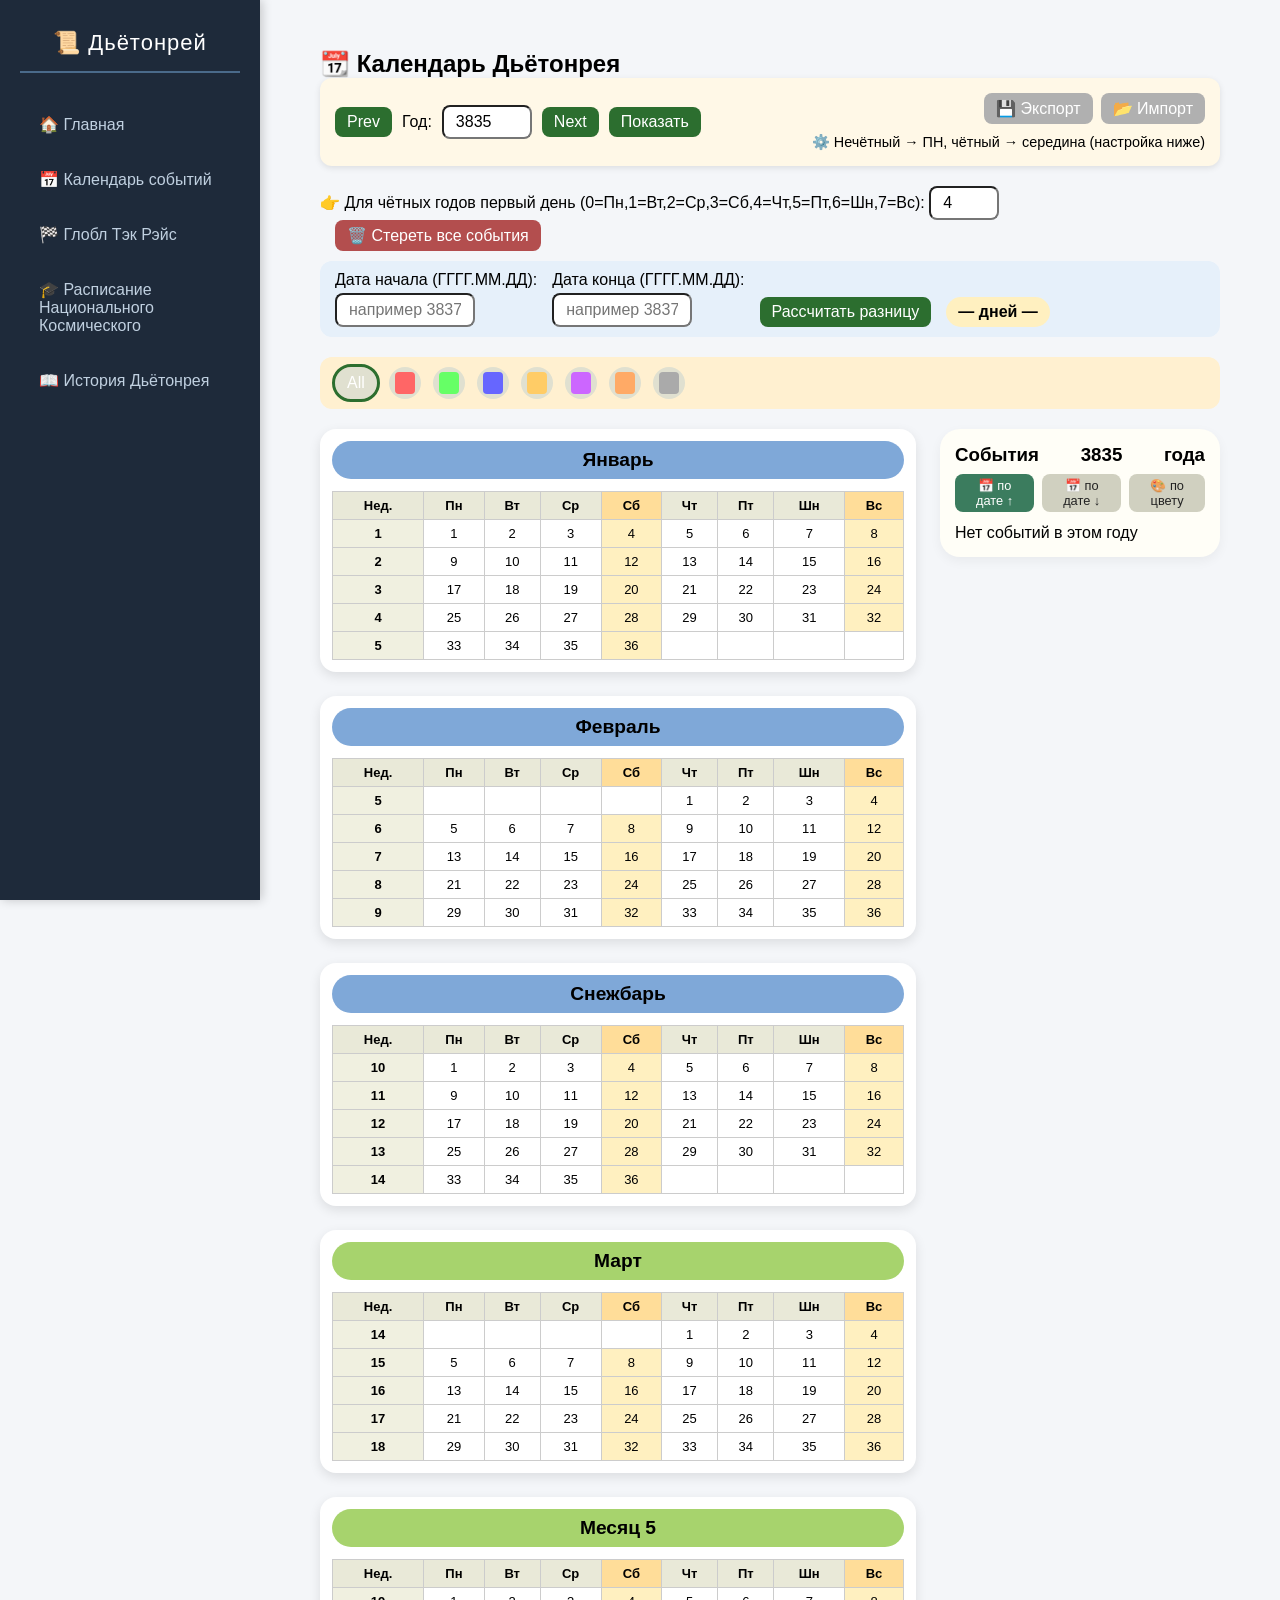
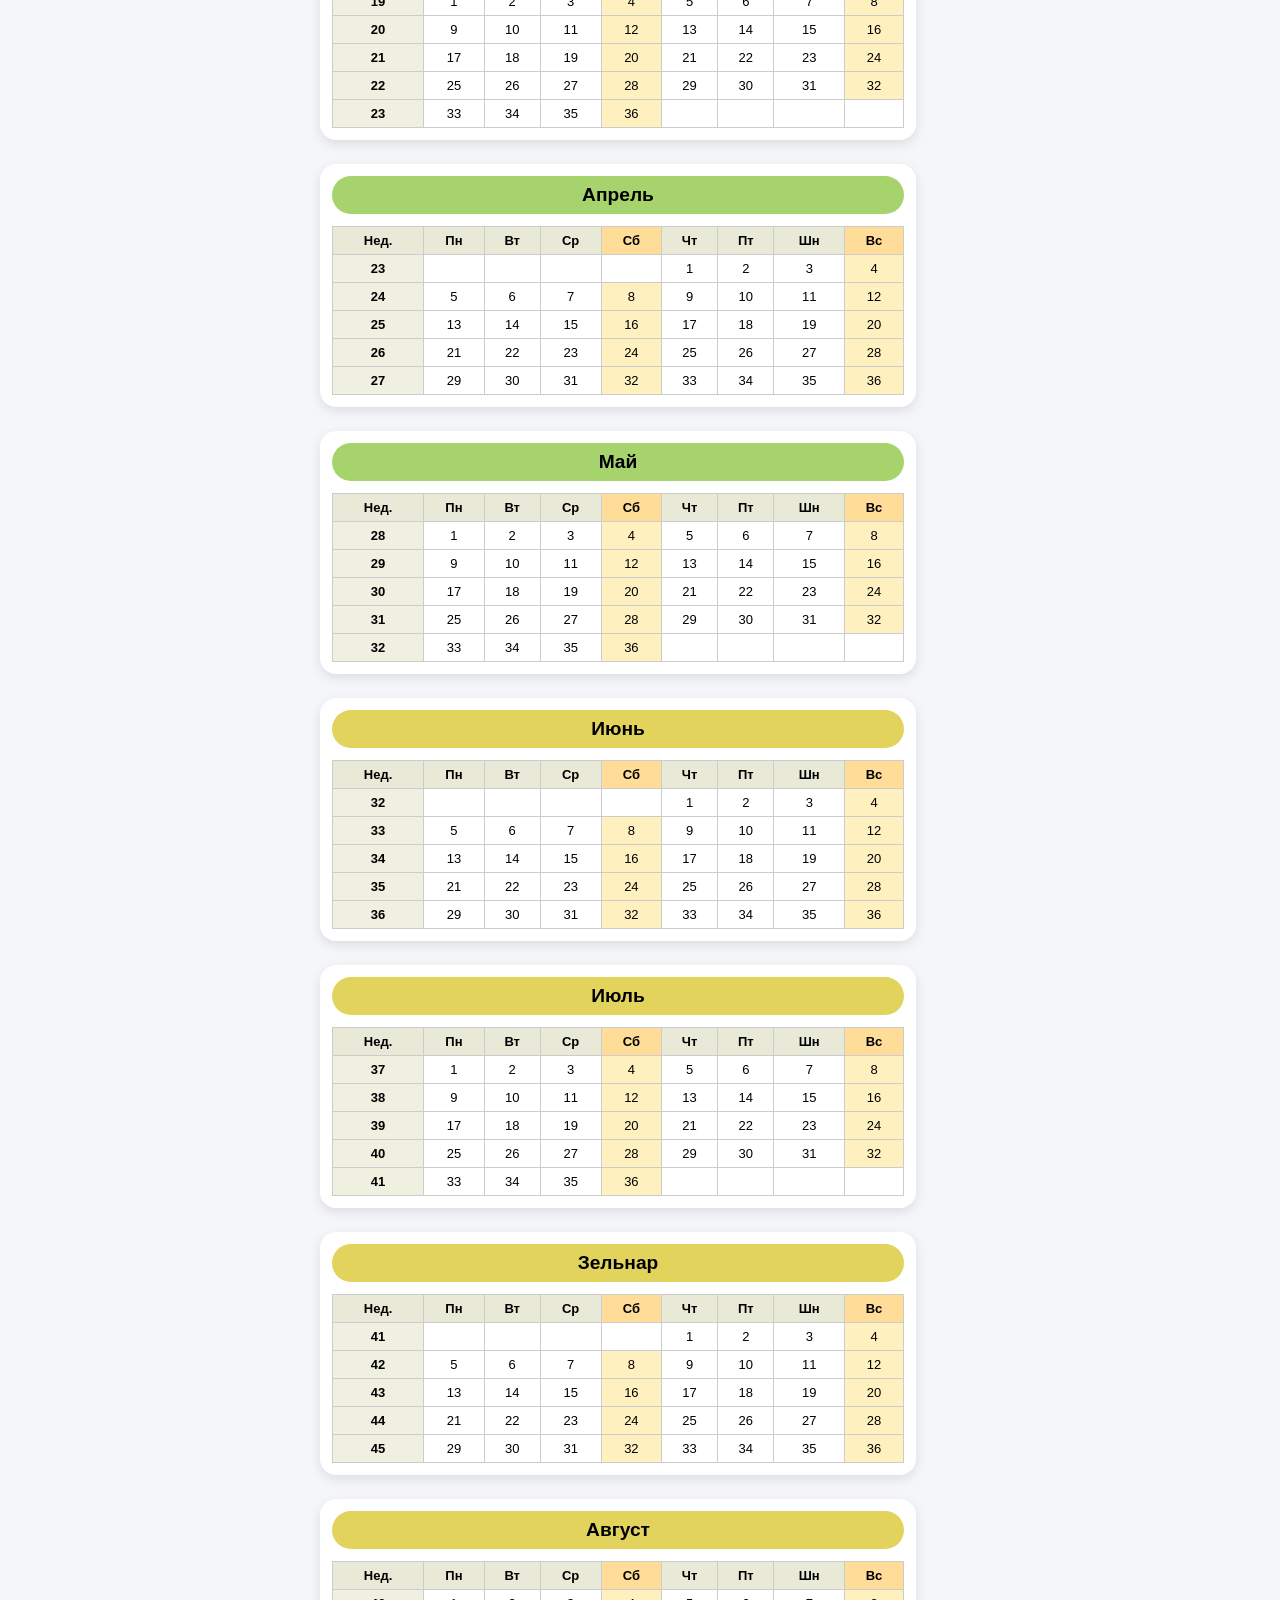
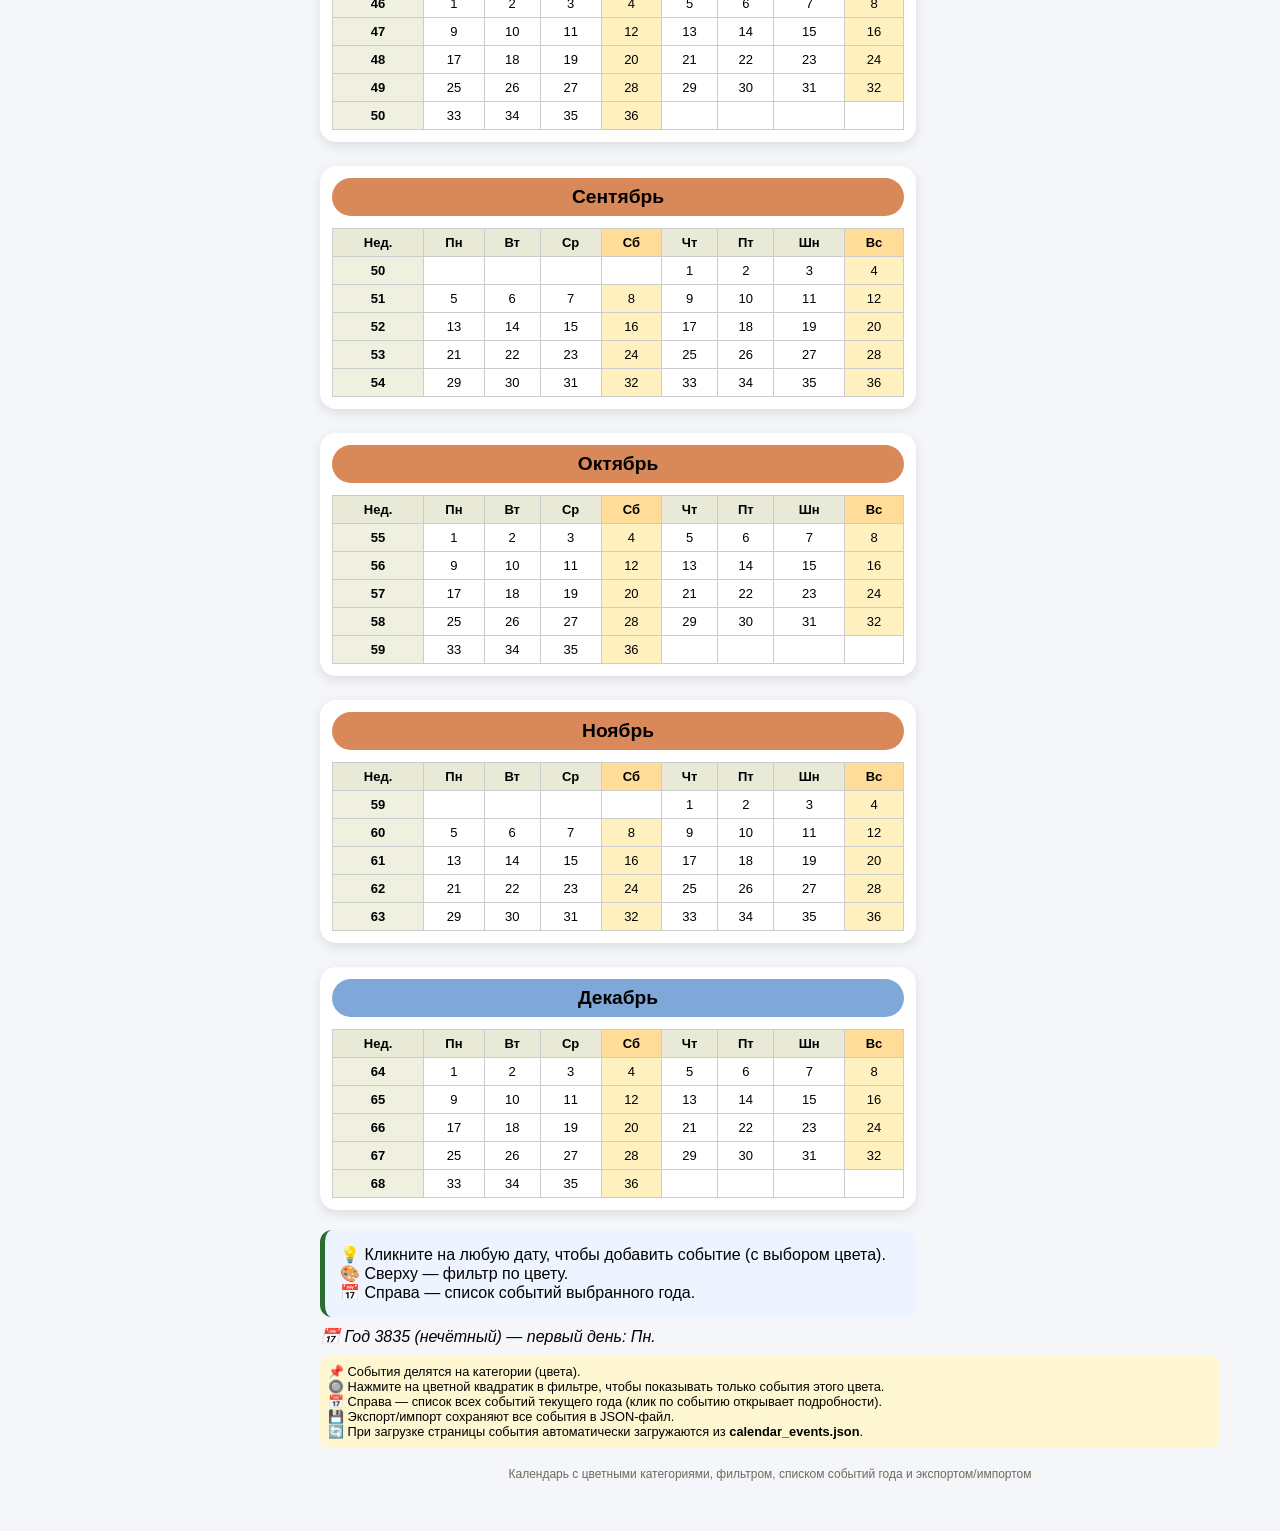
==== commit ac72ddc7: "Update calendar-events.html" ====
--- a/calendar-events.html
+++ b/calendar-events.html
@@ -285,6 +285,9 @@
         }
         .delete-event:hover {
             background: #ffd0d0;
+        }
+        .main-content {
+            max-width: 1400px !important;
         }
     </style>
 </head>
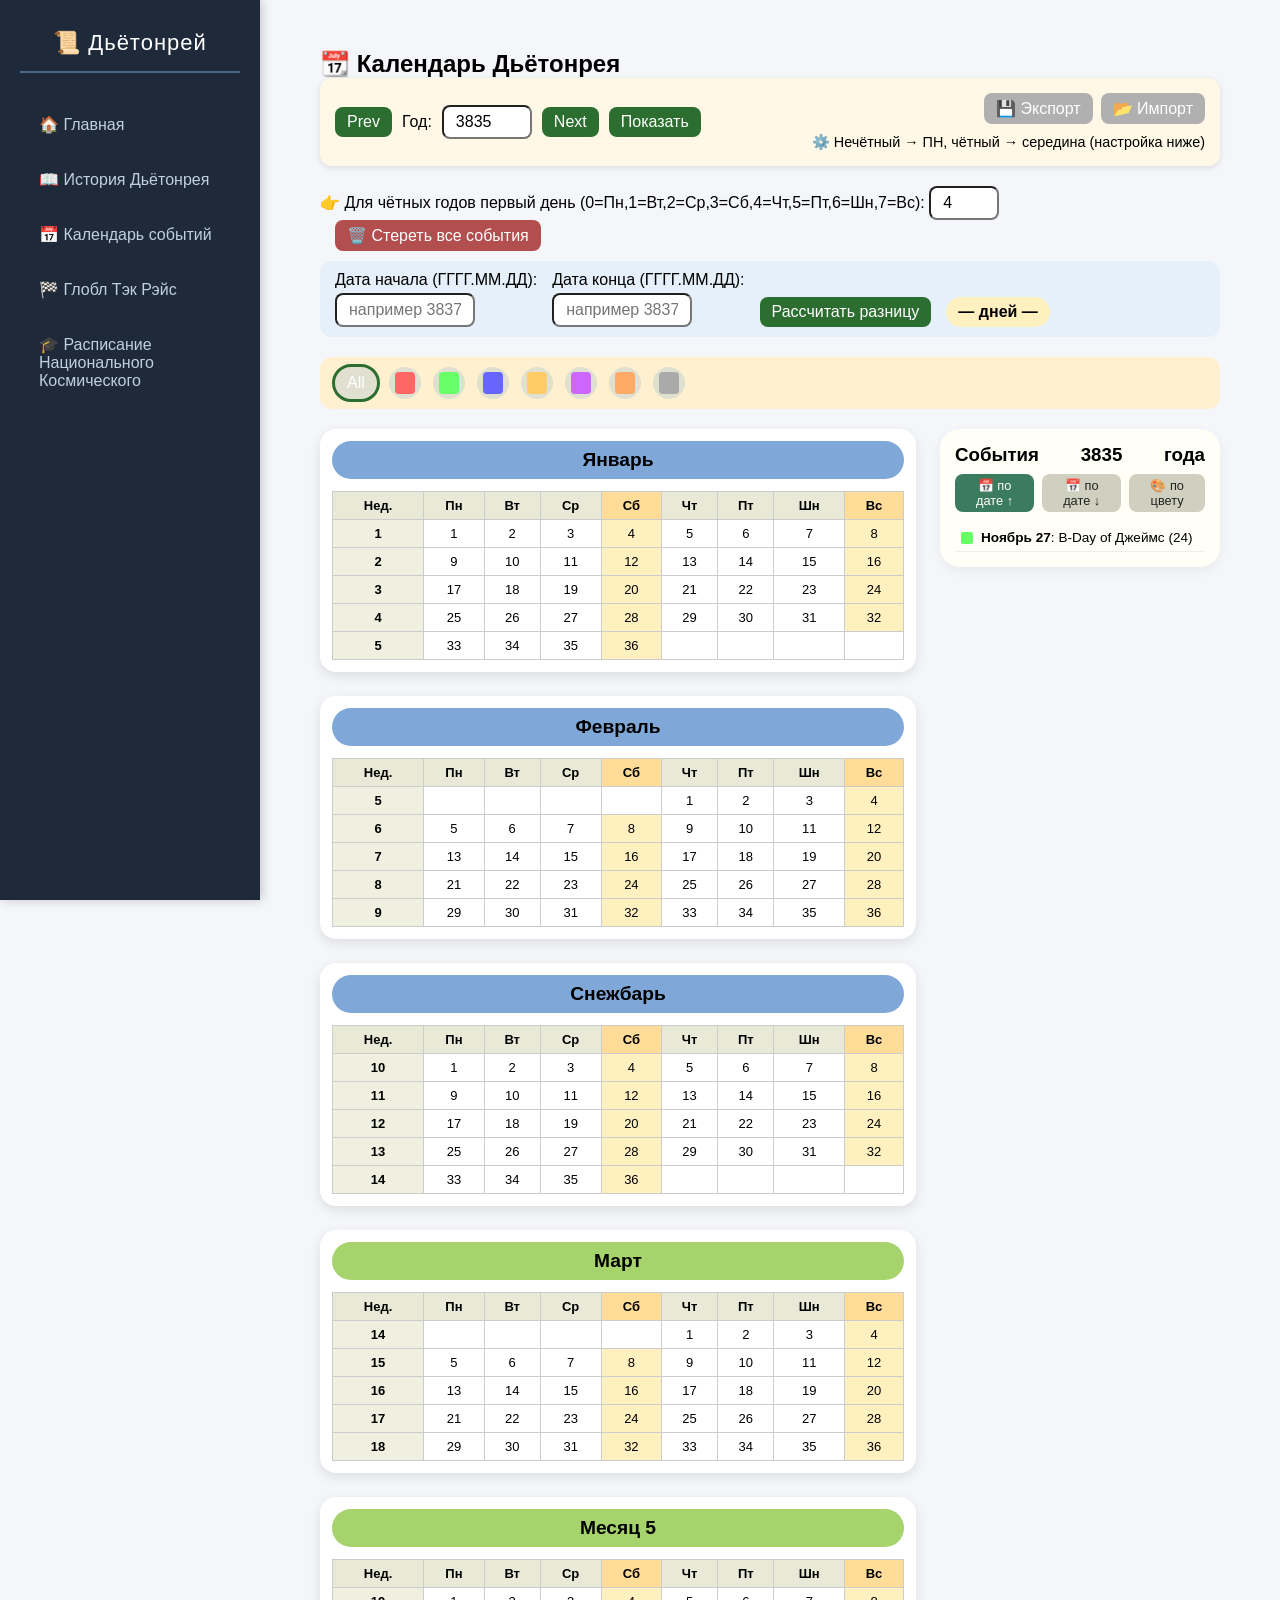
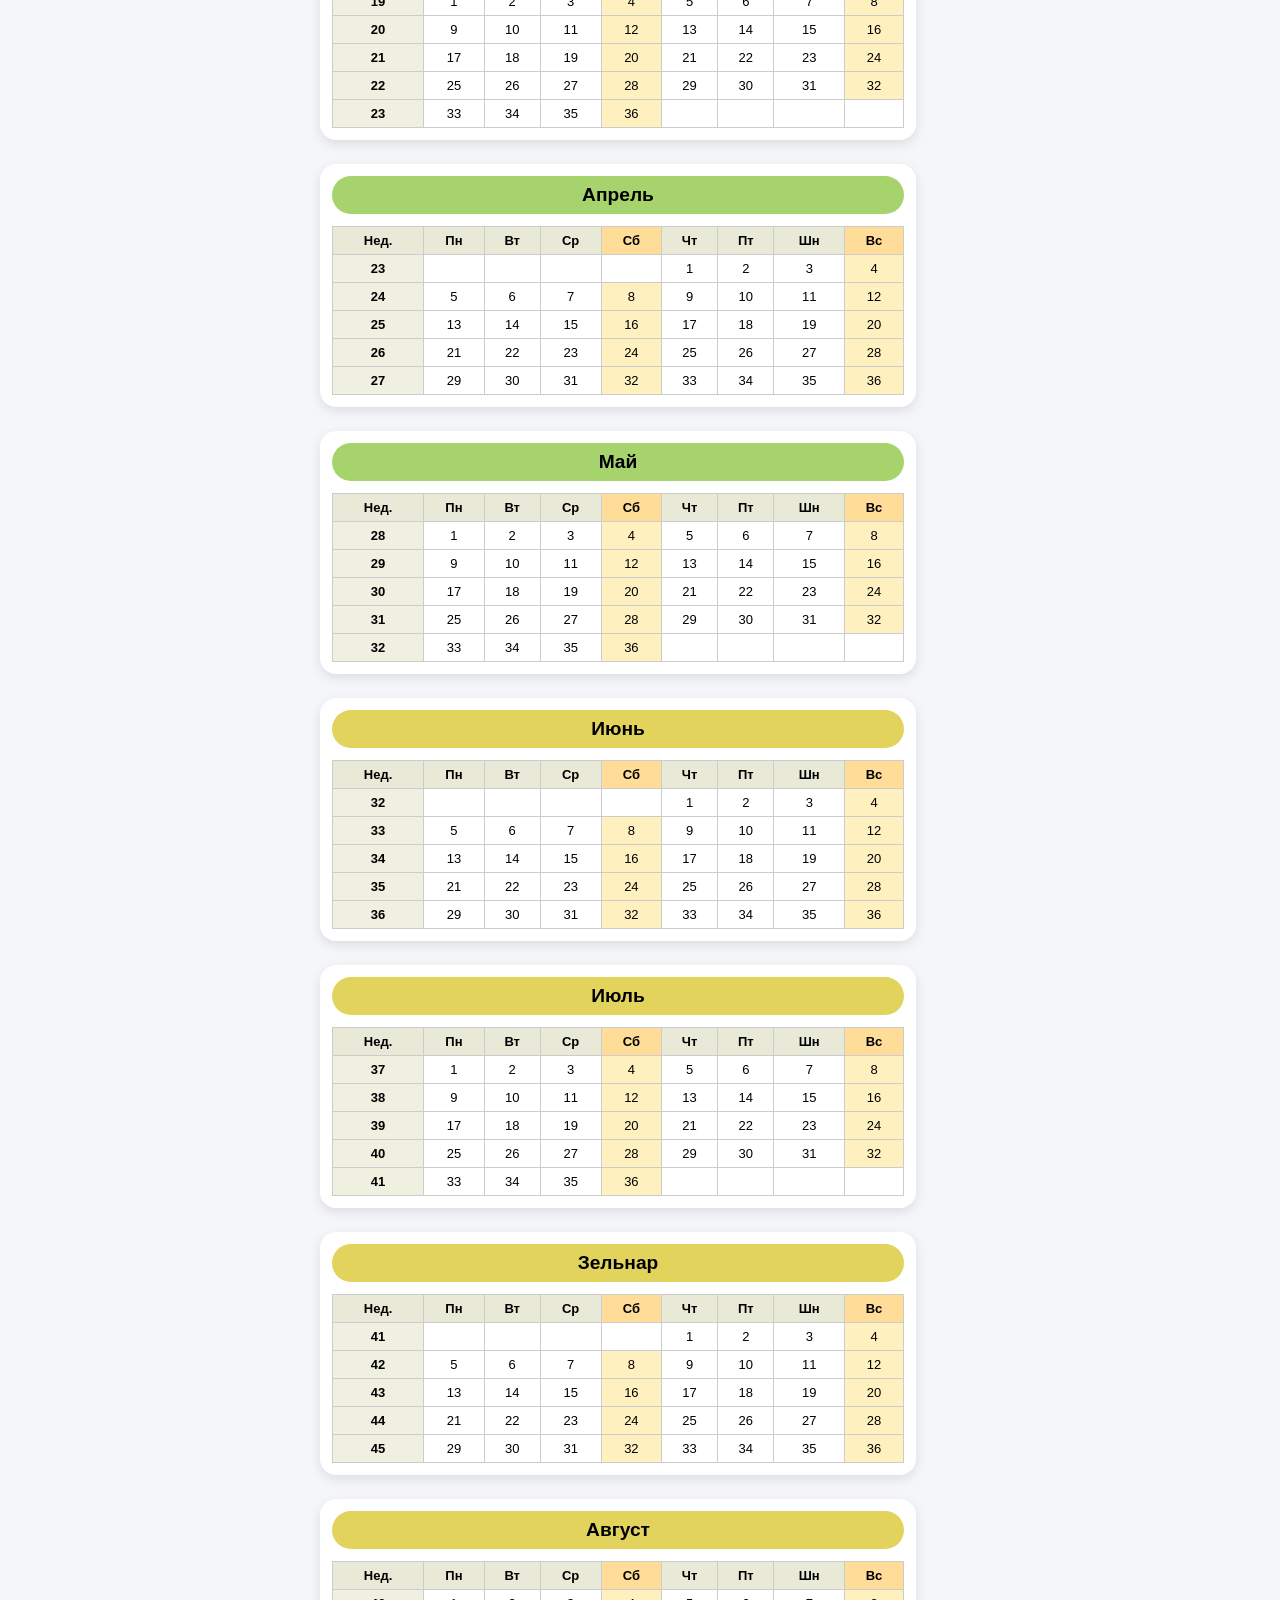
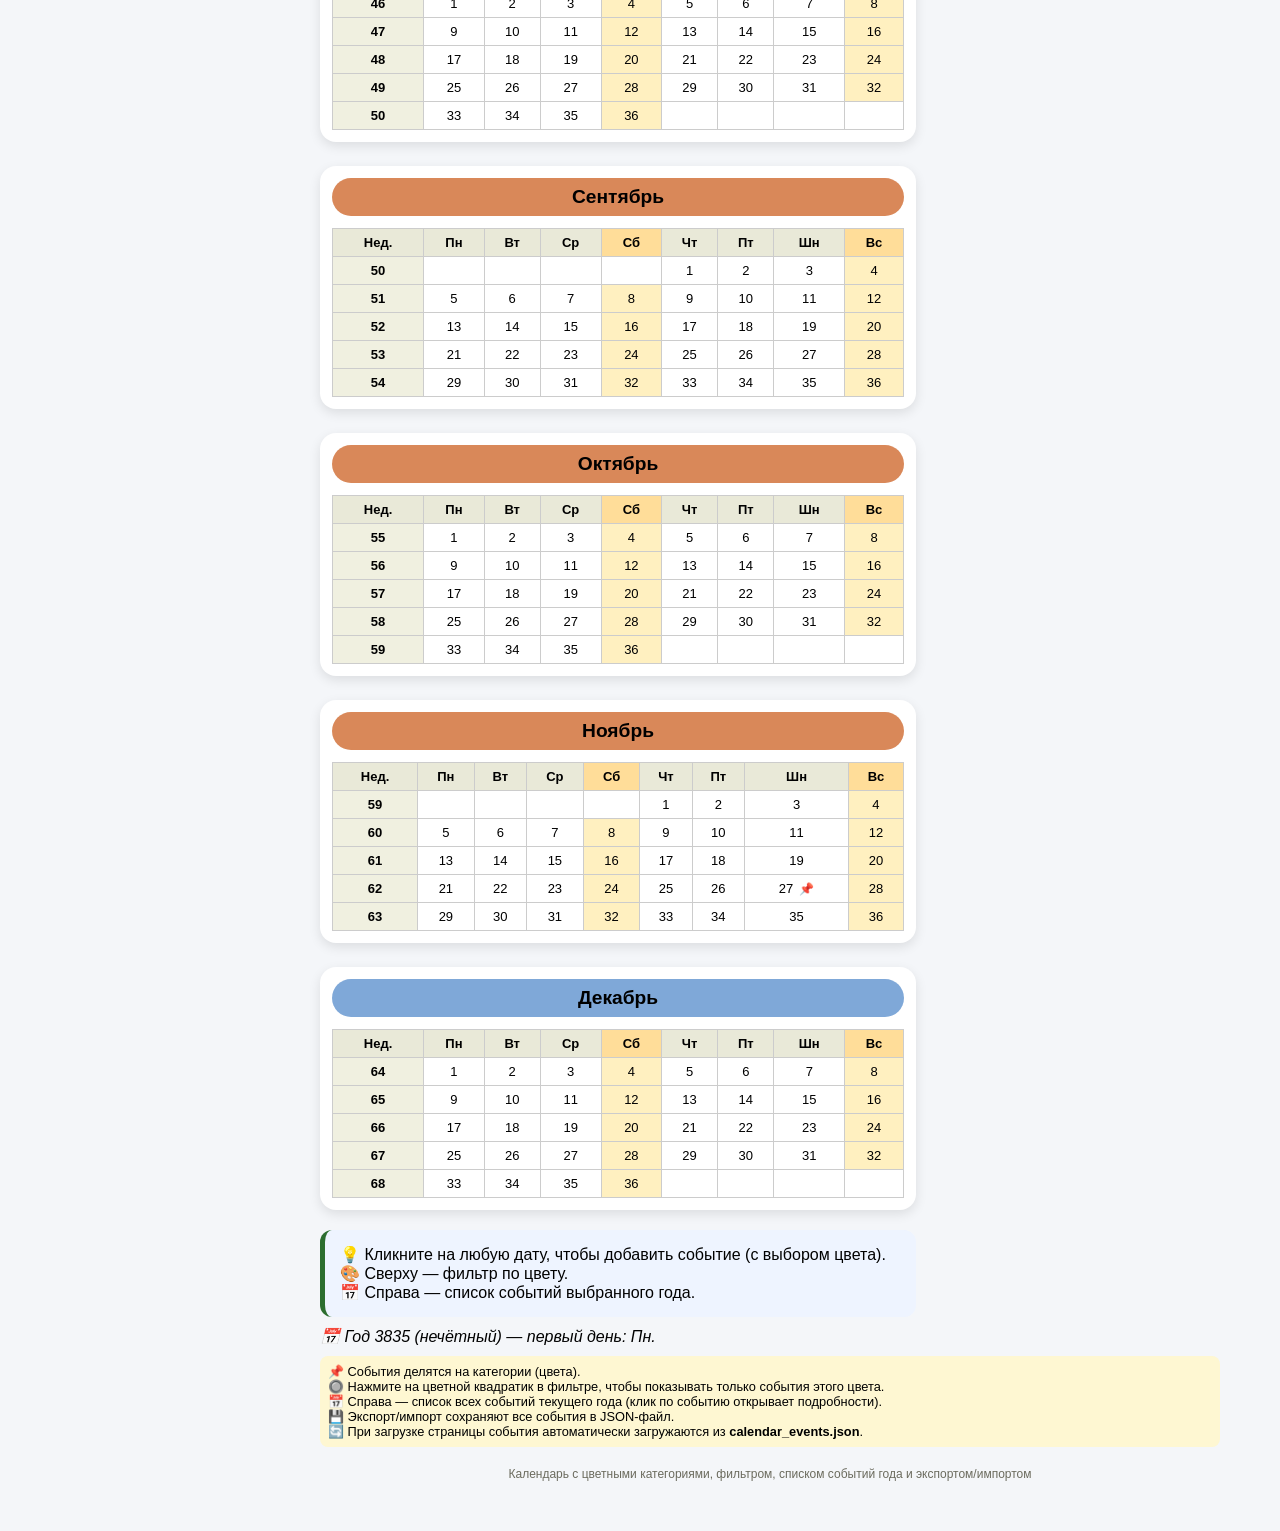
==== commit 481b9d0c: "Update calendar-events.html" ====
--- a/calendar-events.html
+++ b/calendar-events.html
@@ -286,9 +286,6 @@
         .delete-event:hover {
             background: #ffd0d0;
         }
-        .main-content {
-            max-width: 1400px !important;
-        }
     </style>
 </head>
 <body>
@@ -298,10 +295,10 @@
         <h2>📜 Дьётонрей</h2>
         <ul>
             <li><a href="index.html">🏠 Главная</a></li>
+            <li><a href="history.html">📖 История Дьётонрея</a></li>
             <li><a href="calendar-events.html">📅 Календарь событий</a></li>
             <li><a href="racing_manager.html">🏁 Глобл Тэк Рэйс</a></li>
             <li><a href="uni_schedule.html">🎓 Расписание Национального Космического</a></li>
-            <li><a href="history.html">📖 История Дьётонрея</a></li>
         </ul>
     </nav>
 
--- a/style.css
+++ b/style.css
@@ -66,7 +66,7 @@
         .main-content {
             flex: 1;
             padding: 50px 60px;
-            max-width: 900px;
+            max-width: 100%;
         }
 
         .main-content h1 {
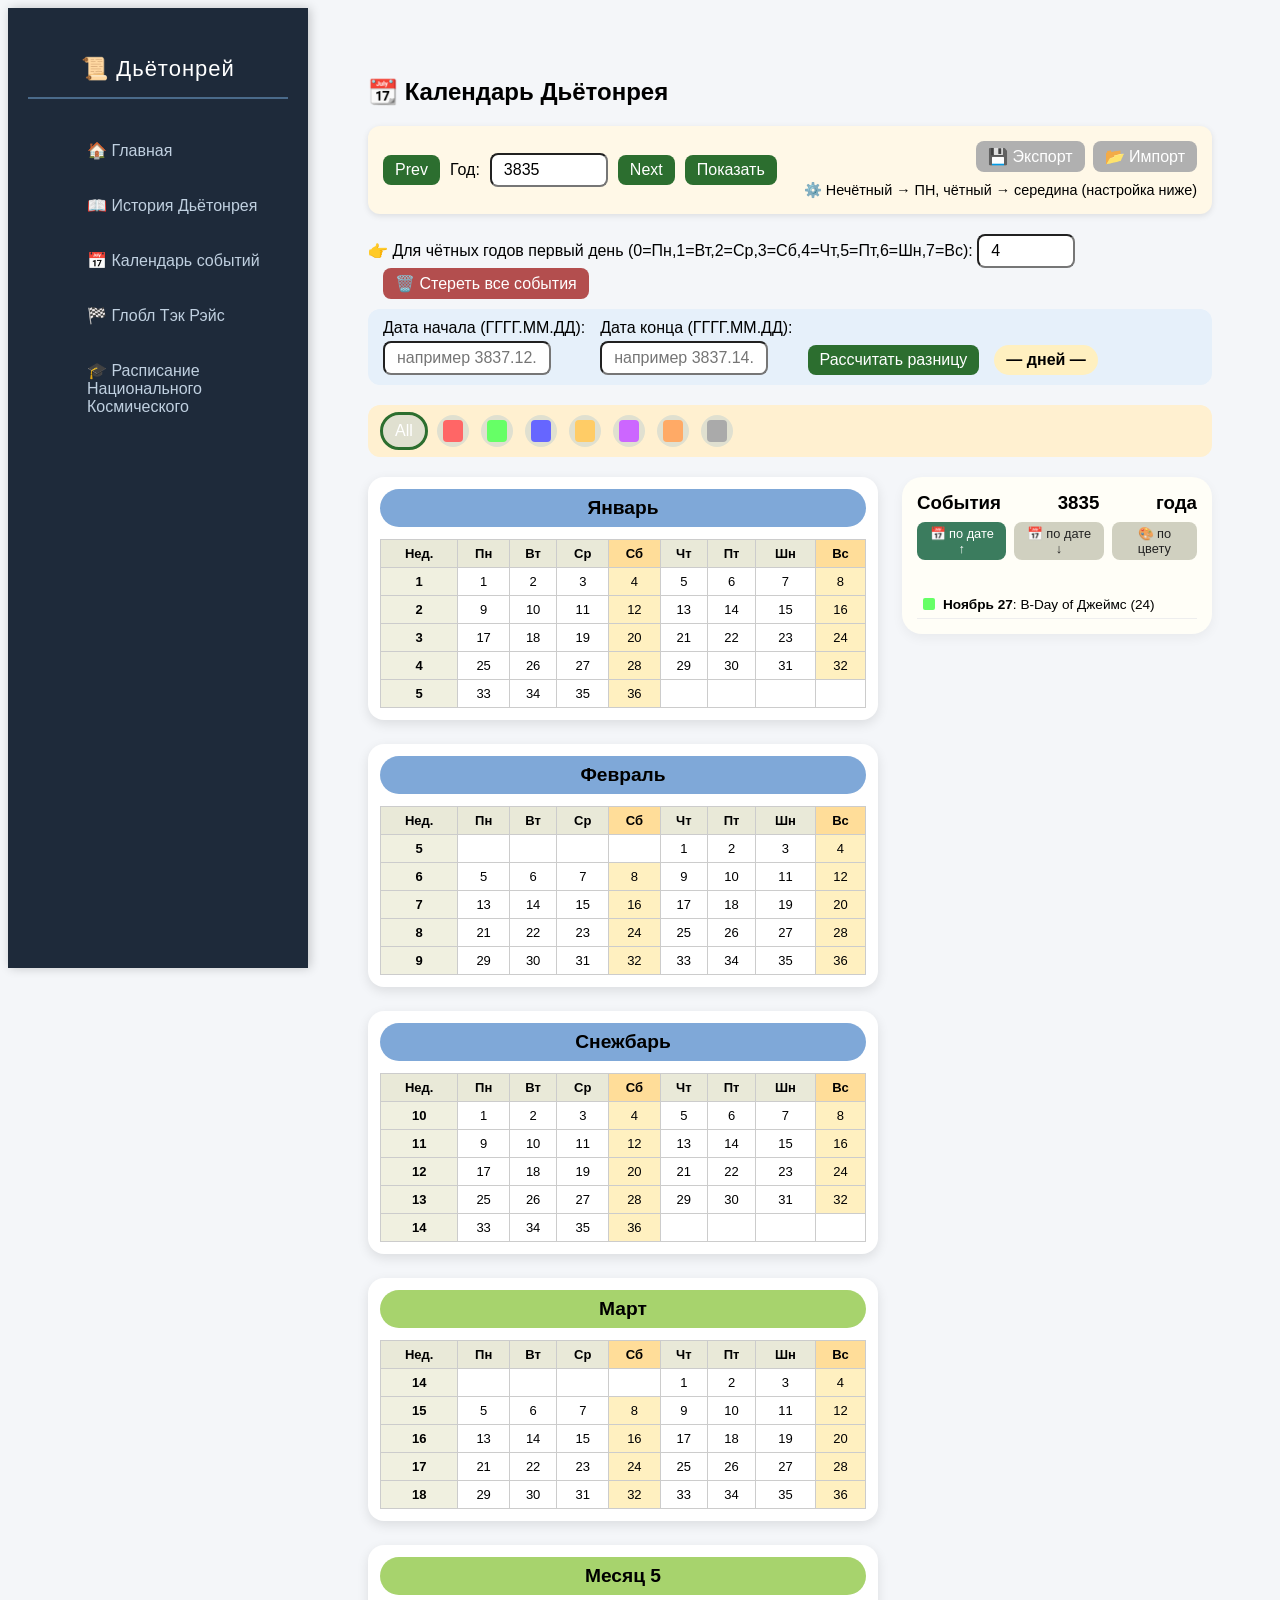
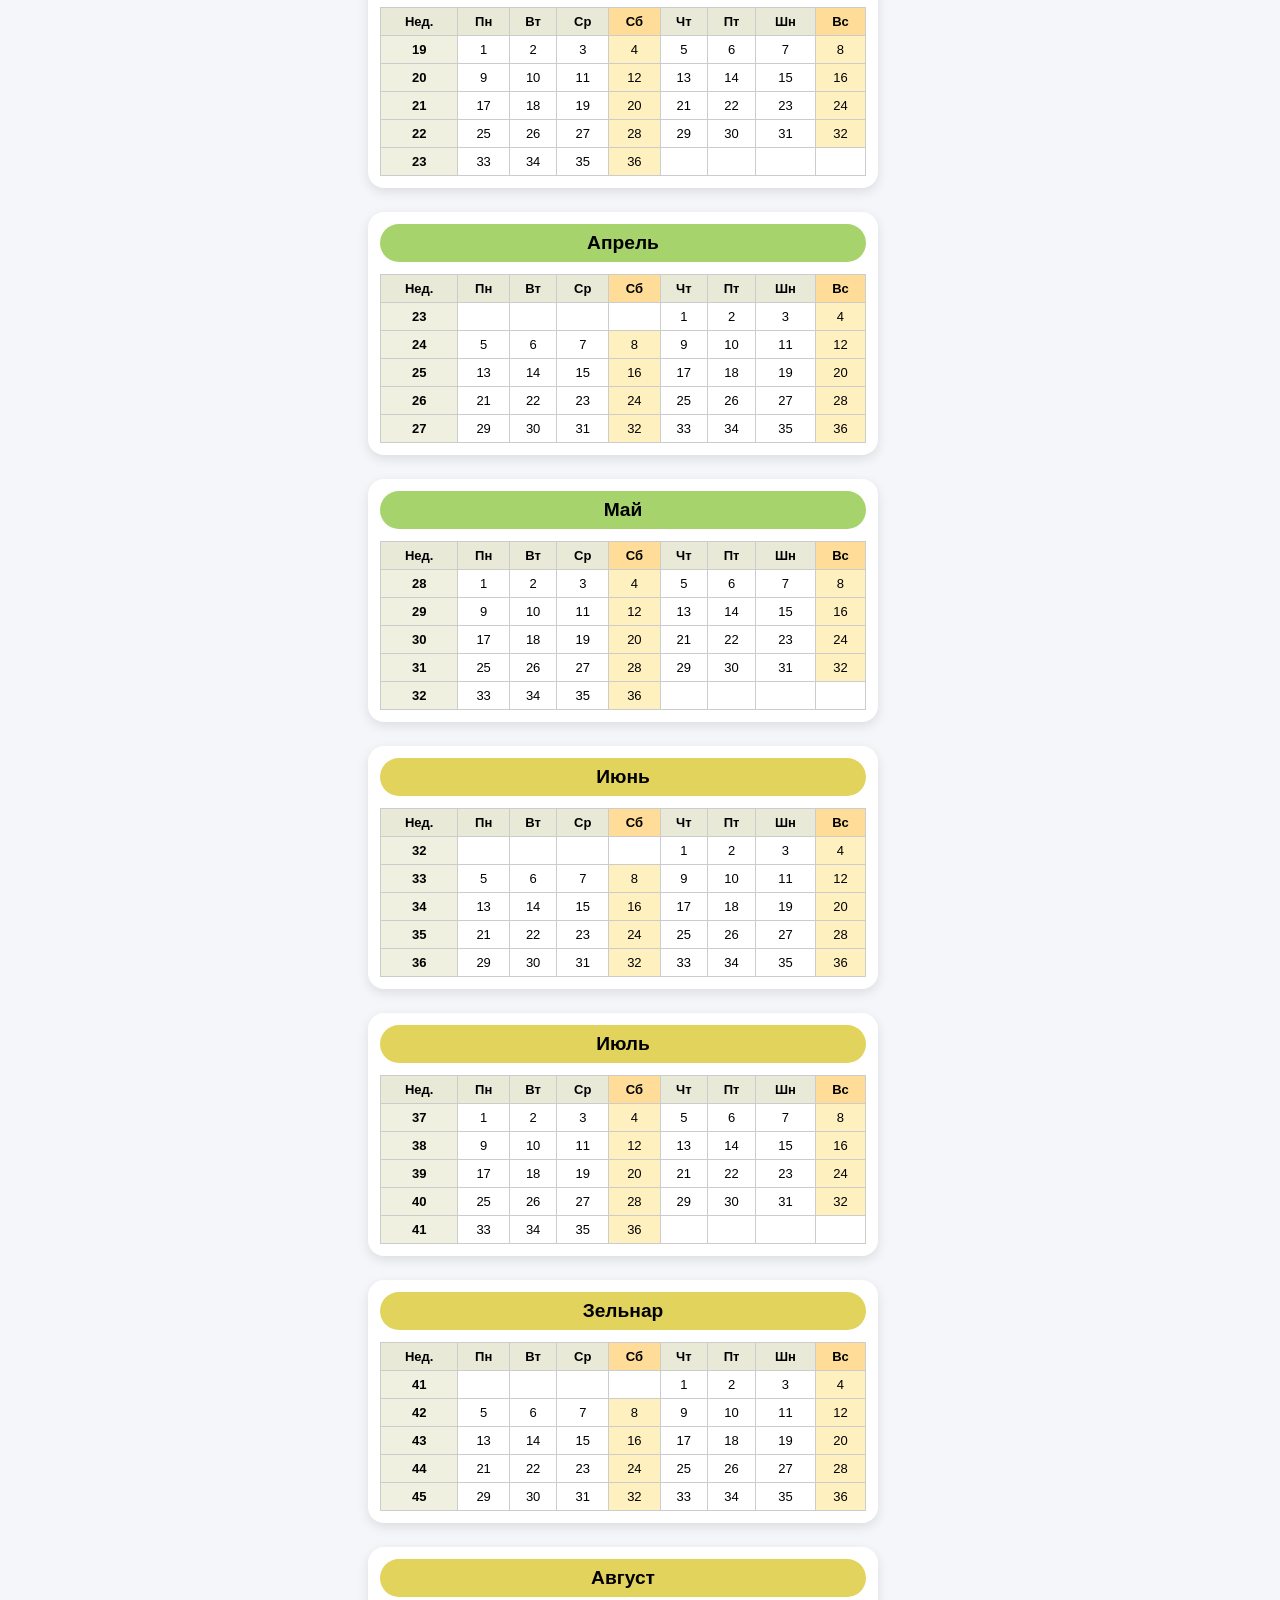
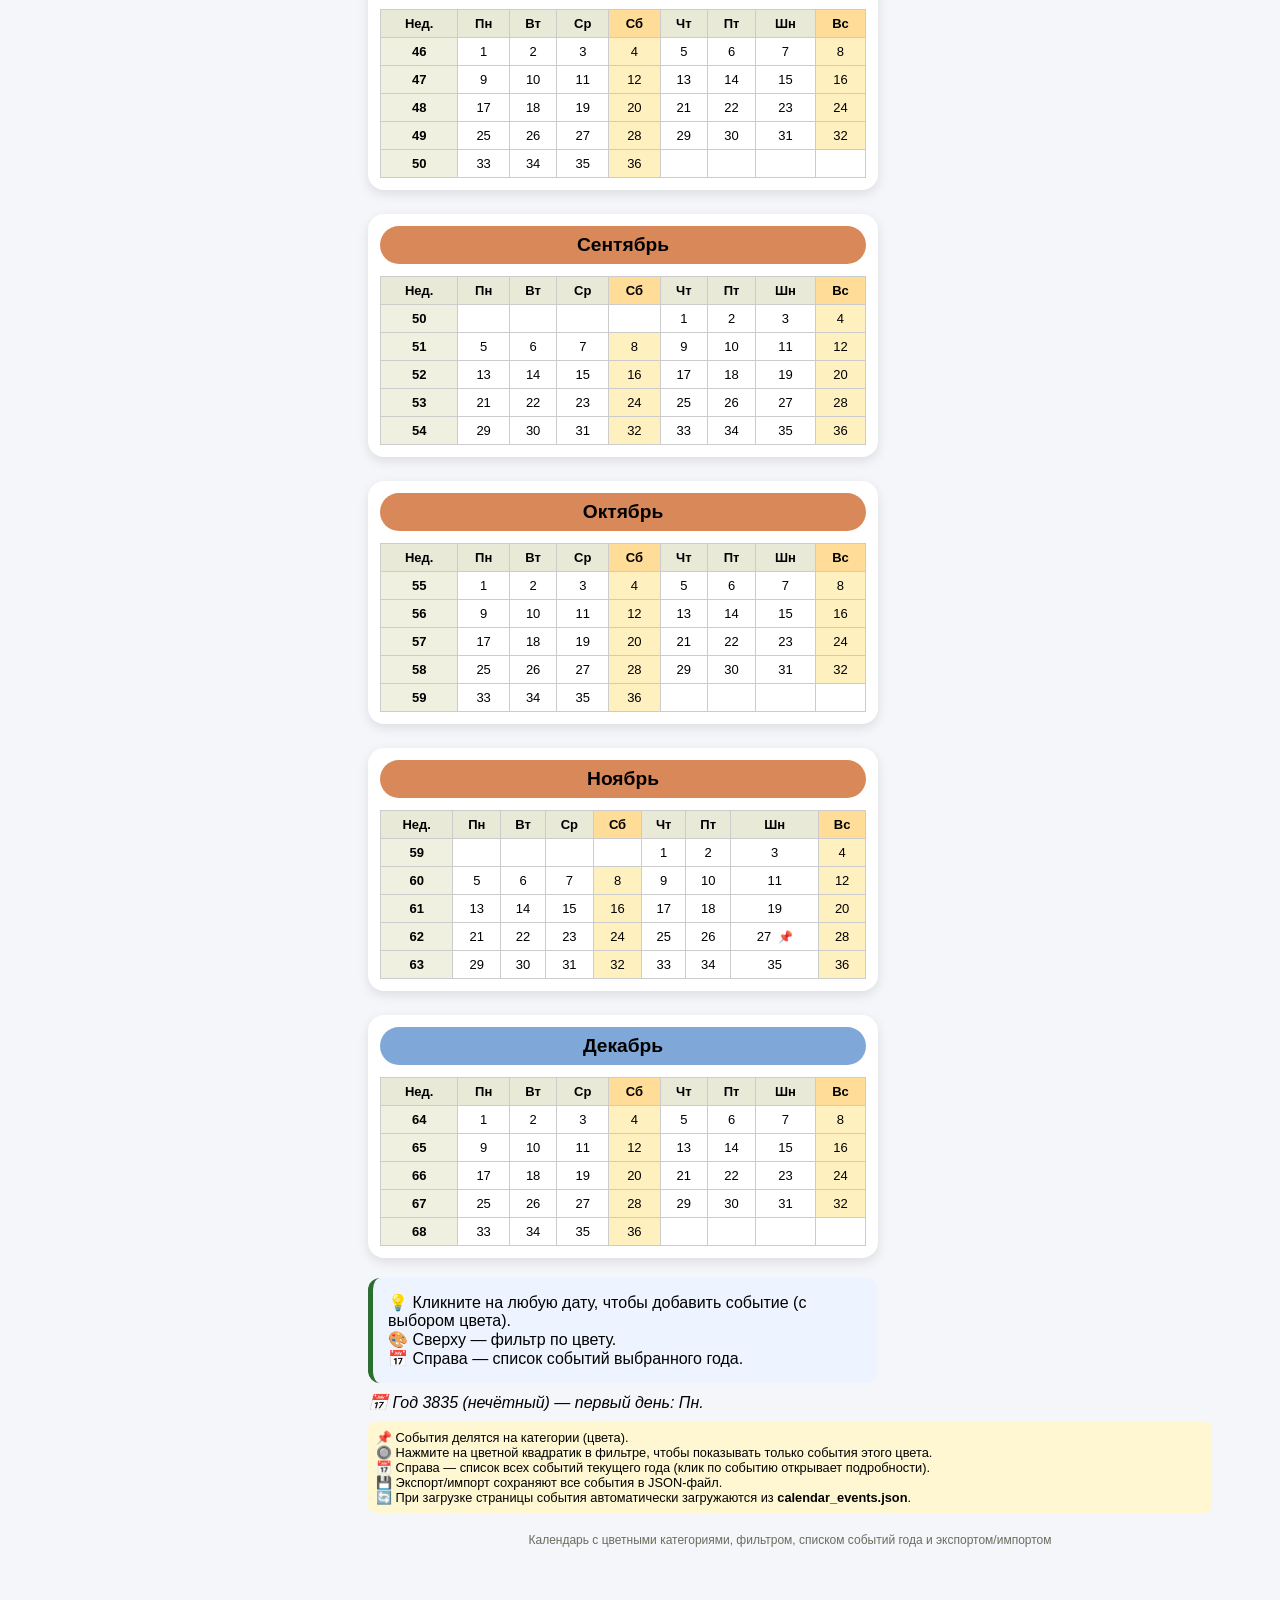
==== commit b973dd6b: "Update calendar-events.html" ====
--- a/calendar-events.html
+++ b/calendar-events.html
@@ -302,7 +302,7 @@
         </ul>
     </nav>
 
-    <!-- ===== ОСНОВНОЙ КОНТЕНТ (уникальный для календаря) ===== -->
+    <!-- ===== ОСНОВНОЙ КОНТЕНТ ===== -->
     <main class="main-content">
         <h2>📆 Календарь Дьётонрея</h2>
         <div class="controls">
--- a/style.css
+++ b/style.css
@@ -1,5 +1,4 @@
- /* Общий сброс */
-        * {
+        {
             margin: 0;
             padding: 0;
             box-sizing: border-box;
